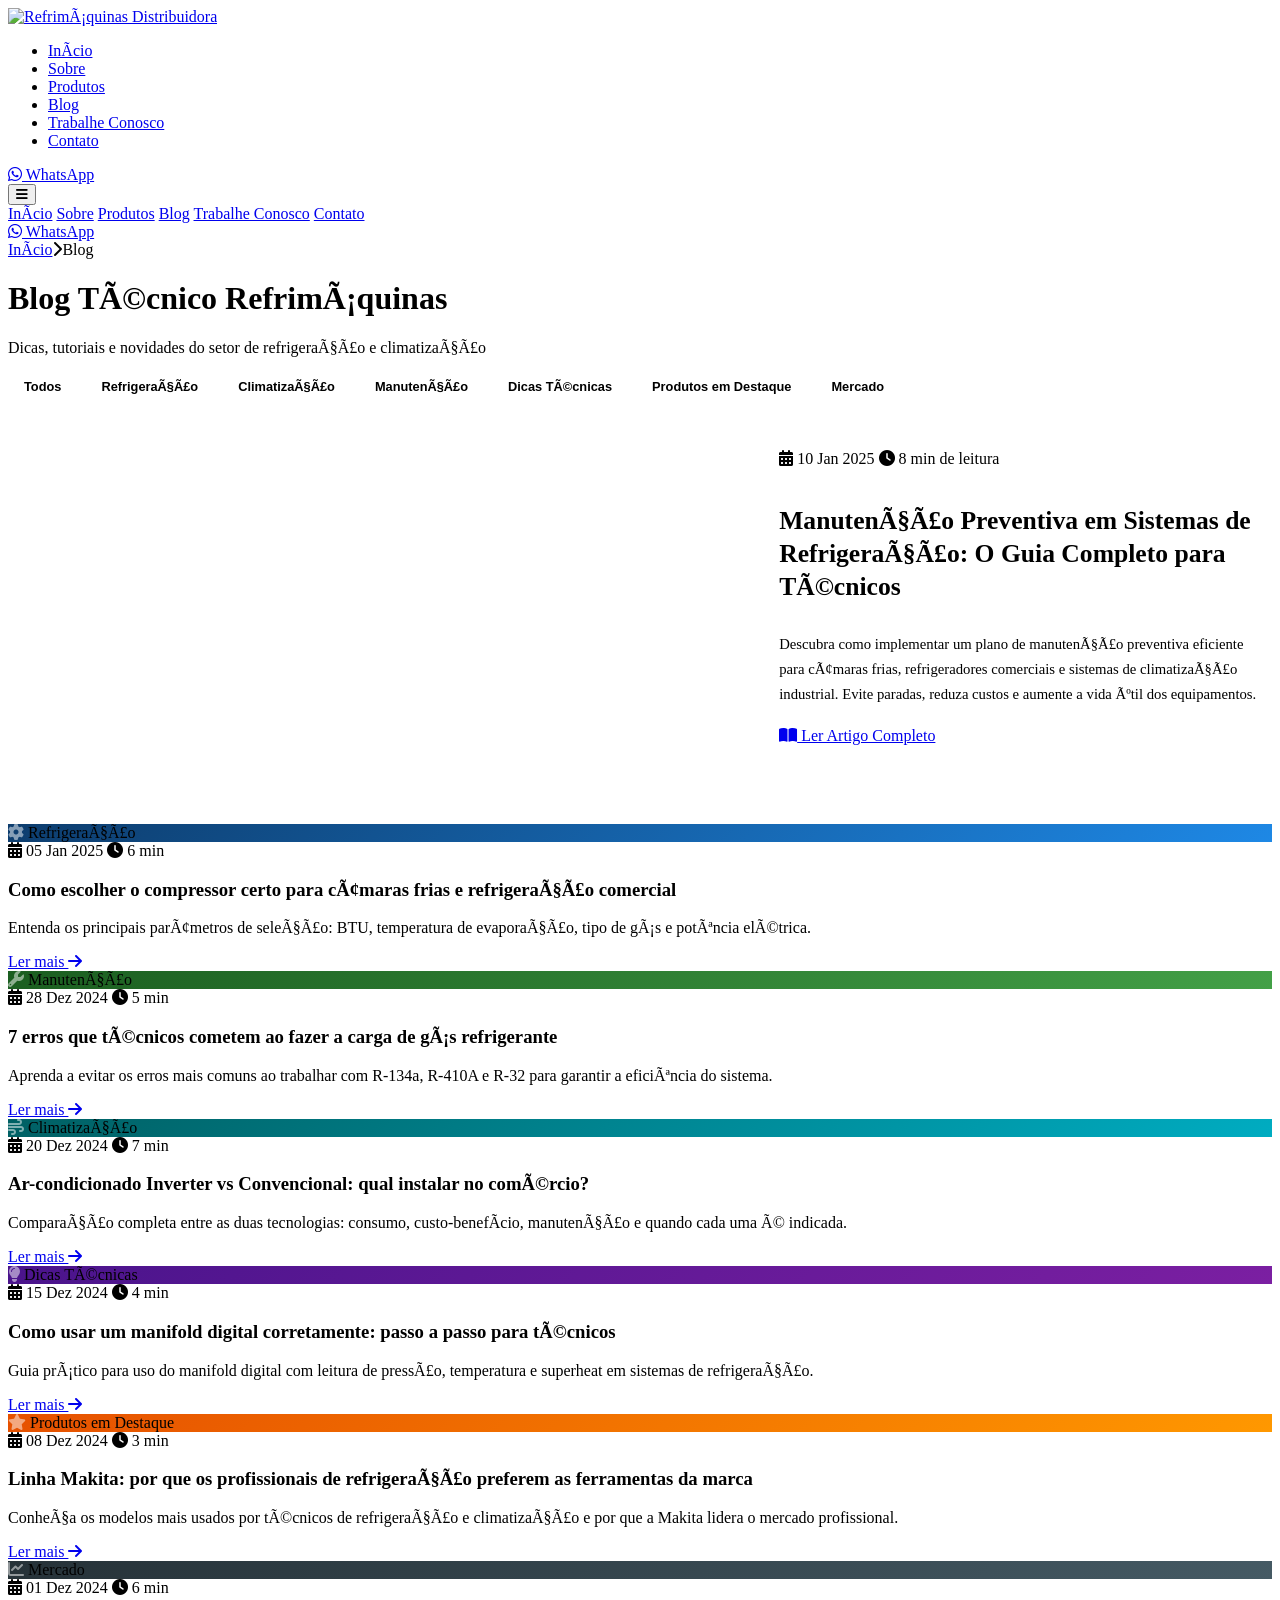
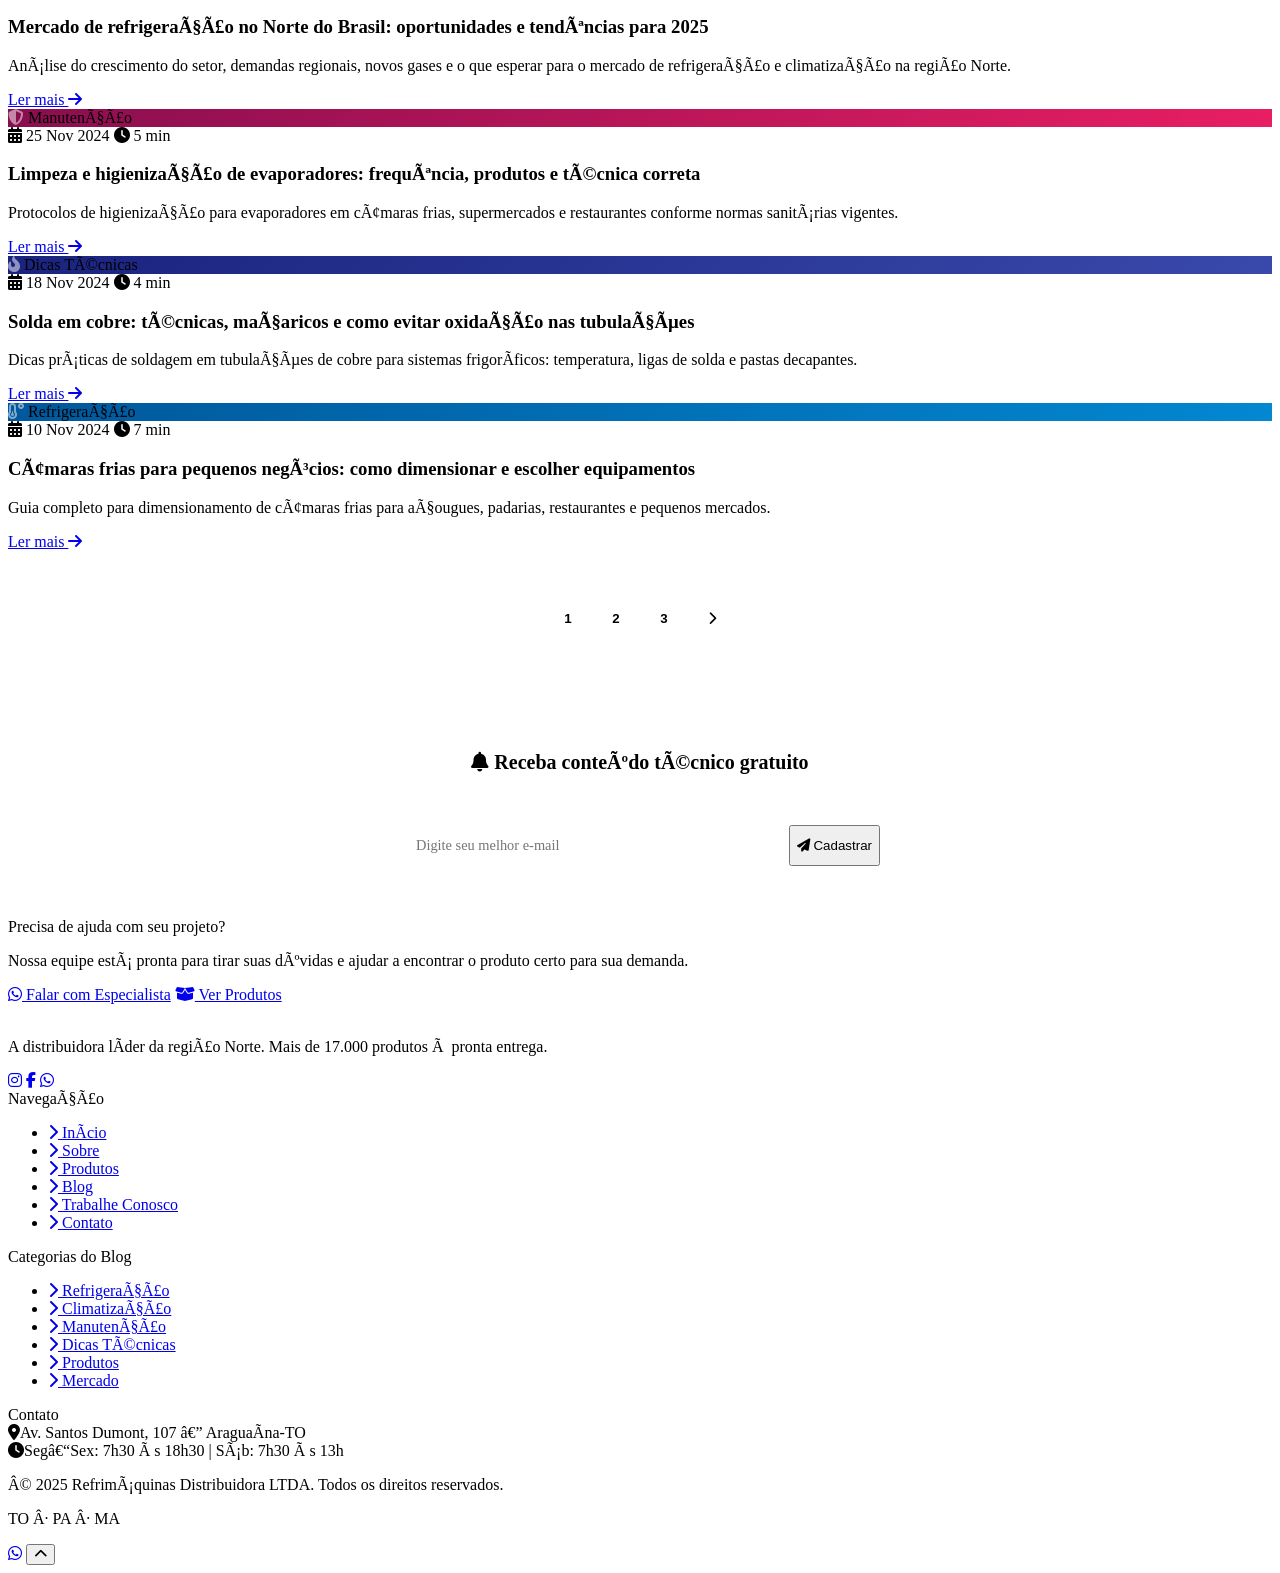
==== blog.html @ 9b4e178c "Add files via upload" ====
﻿<!DOCTYPE html>
<html lang="pt-BR">
<head>
  <meta charset="UTF-8" />
  <meta name="viewport" content="width=device-width, initial-scale=1.0" />
  <meta name="description" content="Blog TÃ©cnico da RefrimÃ¡quinas â€” Artigos sobre refrigeraÃ§Ã£o, climatizaÃ§Ã£o, manutenÃ§Ã£o preventiva, dicas para tÃ©cnicos e novidades do setor." />
  <meta name="keywords" content="blog refrigeraÃ§Ã£o, dicas tÃ©cnico refrigeraÃ§Ã£o, manutenÃ§Ã£o ar condicionado, gÃ¡s refrigerante, compressor refrigeraÃ§Ã£o dicas" />
  <title>Blog TÃ©cnico | RefrimÃ¡quinas Distribuidora</title>
  <link rel="preconnect" href="https://fonts.googleapis.com" />
  <link rel="preconnect" href="https://fonts.gstatic.com" crossorigin />
  <link href="https://fonts.googleapis.com/css2?family=Inter:wght@400;500;600;700;800;900&display=swap" rel="stylesheet" />
  <link rel="stylesheet" href="https://cdn.jsdelivr.net/npm/@fortawesome/fontawesome-free@6.4.0/css/all.min.css" />
  <link rel="stylesheet" href="css/style.css" />
  <style>
    .blog-hero-article {
      display: grid; grid-template-columns: 1.5fr 1fr; gap: 32px;
      margin-bottom: 56px;
    }
    .blog-featured-img {
      border-radius: var(--radius-md); overflow: hidden; height: 340px;
      background: linear-gradient(135deg, var(--azul-escuro), var(--azul-claro));
      display: flex; align-items: center; justify-content: center;
      font-size: 6rem; color: rgba(255,255,255,.5); position: relative;
    }
    .blog-featured-cat {
      position: absolute; bottom: 16px; left: 16px;
      background: var(--laranja); color: var(--branco);
      font-size: .75rem; font-weight: 700; padding: 5px 14px; border-radius: 100px;
    }
    .blog-featured-body { display: flex; flex-direction: column; justify-content: center; }
    .blog-featured-body .blog-card-meta { margin-bottom: 14px; }
    .blog-featured-title { font-size: 1.6rem; font-weight: 800; color: var(--azul-escuro); line-height: 1.3; margin-bottom: 14px; }
    .blog-featured-desc { font-size: .92rem; color: var(--cinza-claro); line-height: 1.7; margin-bottom: 20px; }

    .blog-tags { display: flex; gap: 8px; flex-wrap: wrap; margin-bottom: 28px; }
    .blog-tag {
      padding: 6px 16px; border-radius: 100px;
      border: 1.5px solid var(--cinza-borda);
      background: var(--branco); color: var(--cinza-medio);
      font-size: .8rem; font-weight: 700; cursor: pointer;
      transition: all var(--transicao);
    }
    .blog-tag:hover, .blog-tag.ativo {
      background: var(--azul-primario); border-color: var(--azul-primario); color: var(--branco);
    }

    .newsletter-box {
      background: linear-gradient(135deg, var(--azul-escuro), var(--azul-primario));
      border-radius: var(--radius-md); padding: 36px;
      text-align: center; margin-top: 56px;
    }
    .newsletter-box h3 { color: var(--branco); font-size: 1.25rem; font-weight: 800; margin-bottom: 8px; }
    .newsletter-box p { color: rgba(255,255,255,.75); font-size: .9rem; margin-bottom: 20px; }
    .newsletter-form { display: flex; gap: 10px; max-width: 480px; margin: 0 auto; }
    .newsletter-form input {
      flex: 1; padding: 12px 16px;
      border: none; border-radius: var(--radius-sm);
      font-size: .9rem; font-family: inherit;
    }
    .newsletter-form input:focus { outline: none; }

    @media (max-width: 768px) {
      .blog-hero-article { grid-template-columns: 1fr; }
      .blog-featured-img { height: 220px; }
      .newsletter-form { flex-direction: column; }
    }
  </style>
</head>
<body>

<!-- ========== NAVBAR ========== -->
<nav class="navbar" role="navigation" aria-label="Menu principal">
  <div class="container">
    <div class="navbar-inner">
      <a href="index.html" class="navbar-logo">
        <img src="img/logo.png" alt="RefrimÃ¡quinas Distribuidora" class="navbar-logo-img" />
      </a>
      <ul class="navbar-menu">
        <li><a href="index.html">InÃ­cio</a></li>
        <li><a href="sobre.html">Sobre</a></li>
        <li><a href="produtos.html">Produtos</a></li>
        <li><a href="blog.html" class="ativo">Blog</a></li>
        <li><a href="trabalhe-conosco.html">Trabalhe Conosco</a></li>
        <li><a href="contato.html">Contato</a></li>
      </ul>
      <div class="navbar-cta">
        <a href="https://wa.me/556334151900" target="_blank" rel="noopener" class="btn btn-whatsapp btn-sm"><i class="fab fa-whatsapp"></i> WhatsApp</a>
      </div>
      <button class="navbar-toggle" aria-label="Abrir menu"><i class="fas fa-bars"></i></button>
    </div>
  </div>
  <nav class="mobile-menu">
    <a href="index.html">InÃ­cio</a>
    <a href="sobre.html">Sobre</a>
    <a href="produtos.html">Produtos</a>
    <a href="blog.html" class="ativo">Blog</a>
    <a href="trabalhe-conosco.html">Trabalhe Conosco</a>
    <a href="contato.html">Contato</a>
    <div class="mobile-menu-cta"><a href="https://wa.me/556334151900" target="_blank" rel="noopener" class="btn btn-whatsapp"><i class="fab fa-whatsapp"></i> WhatsApp</a></div>
  </nav>
</nav>

<!-- ========== PAGE HERO ========== -->
<header class="page-hero" aria-labelledby="page-title">
  <div class="container">
    <nav class="breadcrumb" aria-label="LocalizaÃ§Ã£o">
      <a href="index.html">InÃ­cio</a><i class="fas fa-chevron-right"></i><span>Blog</span>
    </nav>
    <h1 class="page-hero-title" id="page-title">Blog TÃ©cnico RefrimÃ¡quinas</h1>
    <p class="page-hero-sub">Dicas, tutoriais e novidades do setor de refrigeraÃ§Ã£o e climatizaÃ§Ã£o</p>
  </div>
</header>

<!-- ========== CONTEÃšDO DO BLOG ========== -->
<section class="section-padding" aria-label="Artigos do blog">
  <div class="container">

    <!-- Tags filtro -->
    <nav class="blog-tags" aria-label="Filtrar artigos por categoria">
      <button class="blog-tag ativo" data-tag="todos">Todos</button>
      <button class="blog-tag" data-tag="refrigeracao">RefrigeraÃ§Ã£o</button>
      <button class="blog-tag" data-tag="climatizacao">ClimatizaÃ§Ã£o</button>
      <button class="blog-tag" data-tag="manutencao">ManutenÃ§Ã£o</button>
      <button class="blog-tag" data-tag="dicas">Dicas TÃ©cnicas</button>
      <button class="blog-tag" data-tag="produtos">Produtos em Destaque</button>
      <button class="blog-tag" data-tag="mercado">Mercado</button>
    </nav>

    <!-- ARTIGO DESTAQUE -->
    <article class="blog-hero-article animate-on-scroll">
      <div class="blog-featured-img" aria-hidden="true">
        <i class="fas fa-snowflake"></i>
        <span class="blog-featured-cat">ManutenÃ§Ã£o</span>
      </div>
      <div class="blog-featured-body">
        <div class="blog-card-meta">
          <span><i class="fas fa-calendar-alt"></i> 10 Jan 2025</span>
          <span><i class="fas fa-clock"></i> 8 min de leitura</span>
        </div>
        <h2 class="blog-featured-title">ManutenÃ§Ã£o Preventiva em Sistemas de RefrigeraÃ§Ã£o: O Guia Completo para TÃ©cnicos</h2>
        <p class="blog-featured-desc">
          Descubra como implementar um plano de manutenÃ§Ã£o preventiva eficiente para cÃ¢maras frias, refrigeradores comerciais e sistemas de climatizaÃ§Ã£o industrial. Evite paradas, reduza custos e aumente a vida Ãºtil dos equipamentos.
        </p>
        <a href="#" class="btn btn-primario"><i class="fas fa-book-open"></i> Ler Artigo Completo</a>
      </div>
    </article>

    <!-- GRID DE ARTIGOS -->
    <div class="blog-grid" id="blog-grid">

      <article class="blog-card" data-tag="refrigeracao">
        <div class="blog-card-img" style="background:linear-gradient(135deg,#0d3d6e,#1e88e5);">
          <i class="fas fa-cog" style="color:rgba(255,255,255,.5)"></i>
          <span class="blog-card-cat">RefrigeraÃ§Ã£o</span>
        </div>
        <div class="blog-card-body">
          <div class="blog-card-meta">
            <span><i class="fas fa-calendar-alt"></i> 05 Jan 2025</span>
            <span><i class="fas fa-clock"></i> 6 min</span>
          </div>
          <h3 class="blog-card-title">Como escolher o compressor certo para cÃ¢maras frias e refrigeraÃ§Ã£o comercial</h3>
          <p class="blog-card-desc">Entenda os principais parÃ¢metros de seleÃ§Ã£o: BTU, temperatura de evaporaÃ§Ã£o, tipo de gÃ¡s e potÃªncia elÃ©trica.</p>
          <a href="#" class="blog-card-link">Ler mais <i class="fas fa-arrow-right"></i></a>
        </div>
      </article>

      <article class="blog-card" data-tag="manutencao">
        <div class="blog-card-img" style="background:linear-gradient(135deg,#1b5e20,#43a047);">
          <i class="fas fa-wrench" style="color:rgba(255,255,255,.5)"></i>
          <span class="blog-card-cat">ManutenÃ§Ã£o</span>
        </div>
        <div class="blog-card-body">
          <div class="blog-card-meta">
            <span><i class="fas fa-calendar-alt"></i> 28 Dez 2024</span>
            <span><i class="fas fa-clock"></i> 5 min</span>
          </div>
          <h3 class="blog-card-title">7 erros que tÃ©cnicos cometem ao fazer a carga de gÃ¡s refrigerante</h3>
          <p class="blog-card-desc">Aprenda a evitar os erros mais comuns ao trabalhar com R-134a, R-410A e R-32 para garantir a eficiÃªncia do sistema.</p>
          <a href="#" class="blog-card-link">Ler mais <i class="fas fa-arrow-right"></i></a>
        </div>
      </article>

      <article class="blog-card" data-tag="climatizacao">
        <div class="blog-card-img" style="background:linear-gradient(135deg,#006064,#00acc1);">
          <i class="fas fa-wind" style="color:rgba(255,255,255,.5)"></i>
          <span class="blog-card-cat">ClimatizaÃ§Ã£o</span>
        </div>
        <div class="blog-card-body">
          <div class="blog-card-meta">
            <span><i class="fas fa-calendar-alt"></i> 20 Dez 2024</span>
            <span><i class="fas fa-clock"></i> 7 min</span>
          </div>
          <h3 class="blog-card-title">Ar-condicionado Inverter vs Convencional: qual instalar no comÃ©rcio?</h3>
          <p class="blog-card-desc">ComparaÃ§Ã£o completa entre as duas tecnologias: consumo, custo-benefÃ­cio, manutenÃ§Ã£o e quando cada uma Ã© indicada.</p>
          <a href="#" class="blog-card-link">Ler mais <i class="fas fa-arrow-right"></i></a>
        </div>
      </article>

      <article class="blog-card" data-tag="dicas">
        <div class="blog-card-img" style="background:linear-gradient(135deg,#4a148c,#7b1fa2);">
          <i class="fas fa-lightbulb" style="color:rgba(255,255,255,.5)"></i>
          <span class="blog-card-cat">Dicas TÃ©cnicas</span>
        </div>
        <div class="blog-card-body">
          <div class="blog-card-meta">
            <span><i class="fas fa-calendar-alt"></i> 15 Dez 2024</span>
            <span><i class="fas fa-clock"></i> 4 min</span>
          </div>
          <h3 class="blog-card-title">Como usar um manifold digital corretamente: passo a passo para tÃ©cnicos</h3>
          <p class="blog-card-desc">Guia prÃ¡tico para uso do manifold digital com leitura de pressÃ£o, temperatura e superheat em sistemas de refrigeraÃ§Ã£o.</p>
          <a href="#" class="blog-card-link">Ler mais <i class="fas fa-arrow-right"></i></a>
        </div>
      </article>

      <article class="blog-card" data-tag="produtos">
        <div class="blog-card-img" style="background:linear-gradient(135deg,#e65100,#ff9800);">
          <i class="fas fa-star" style="color:rgba(255,255,255,.5)"></i>
          <span class="blog-card-cat">Produtos em Destaque</span>
        </div>
        <div class="blog-card-body">
          <div class="blog-card-meta">
            <span><i class="fas fa-calendar-alt"></i> 08 Dez 2024</span>
            <span><i class="fas fa-clock"></i> 3 min</span>
          </div>
          <h3 class="blog-card-title">Linha Makita: por que os profissionais de refrigeraÃ§Ã£o preferem as ferramentas da marca</h3>
          <p class="blog-card-desc">ConheÃ§a os modelos mais usados por tÃ©cnicos de refrigeraÃ§Ã£o e climatizaÃ§Ã£o e por que a Makita lidera o mercado profissional.</p>
          <a href="#" class="blog-card-link">Ler mais <i class="fas fa-arrow-right"></i></a>
        </div>
      </article>

      <article class="blog-card" data-tag="mercado">
        <div class="blog-card-img" style="background:linear-gradient(135deg,#263238,#455a64);">
          <i class="fas fa-chart-line" style="color:rgba(255,255,255,.5)"></i>
          <span class="blog-card-cat">Mercado</span>
        </div>
        <div class="blog-card-body">
          <div class="blog-card-meta">
            <span><i class="fas fa-calendar-alt"></i> 01 Dez 2024</span>
            <span><i class="fas fa-clock"></i> 6 min</span>
          </div>
          <h3 class="blog-card-title">Mercado de refrigeraÃ§Ã£o no Norte do Brasil: oportunidades e tendÃªncias para 2025</h3>
          <p class="blog-card-desc">AnÃ¡lise do crescimento do setor, demandas regionais, novos gases e o que esperar para o mercado de refrigeraÃ§Ã£o e climatizaÃ§Ã£o na regiÃ£o Norte.</p>
          <a href="#" class="blog-card-link">Ler mais <i class="fas fa-arrow-right"></i></a>
        </div>
      </article>

      <article class="blog-card" data-tag="manutencao">
        <div class="blog-card-img" style="background:linear-gradient(135deg,#880e4f,#e91e63);">
          <i class="fas fa-shield-halved" style="color:rgba(255,255,255,.5)"></i>
          <span class="blog-card-cat">ManutenÃ§Ã£o</span>
        </div>
        <div class="blog-card-body">
          <div class="blog-card-meta">
            <span><i class="fas fa-calendar-alt"></i> 25 Nov 2024</span>
            <span><i class="fas fa-clock"></i> 5 min</span>
          </div>
          <h3 class="blog-card-title">Limpeza e higienizaÃ§Ã£o de evaporadores: frequÃªncia, produtos e tÃ©cnica correta</h3>
          <p class="blog-card-desc">Protocolos de higienizaÃ§Ã£o para evaporadores em cÃ¢maras frias, supermercados e restaurantes conforme normas sanitÃ¡rias vigentes.</p>
          <a href="#" class="blog-card-link">Ler mais <i class="fas fa-arrow-right"></i></a>
        </div>
      </article>

      <article class="blog-card" data-tag="dicas">
        <div class="blog-card-img" style="background:linear-gradient(135deg,#1a237e,#3949ab);">
          <i class="fas fa-fire-flame-curved" style="color:rgba(255,255,255,.5)"></i>
          <span class="blog-card-cat">Dicas TÃ©cnicas</span>
        </div>
        <div class="blog-card-body">
          <div class="blog-card-meta">
            <span><i class="fas fa-calendar-alt"></i> 18 Nov 2024</span>
            <span><i class="fas fa-clock"></i> 4 min</span>
          </div>
          <h3 class="blog-card-title">Solda em cobre: tÃ©cnicas, maÃ§aricos e como evitar oxidaÃ§Ã£o nas tubulaÃ§Ãµes</h3>
          <p class="blog-card-desc">Dicas prÃ¡ticas de soldagem em tubulaÃ§Ãµes de cobre para sistemas frigorÃ­ficos: temperatura, ligas de solda e pastas decapantes.</p>
          <a href="#" class="blog-card-link">Ler mais <i class="fas fa-arrow-right"></i></a>
        </div>
      </article>

      <article class="blog-card" data-tag="refrigeracao">
        <div class="blog-card-img" style="background:linear-gradient(135deg,#01579b,#0288d1);">
          <i class="fas fa-temperature-low" style="color:rgba(255,255,255,.5)"></i>
          <span class="blog-card-cat">RefrigeraÃ§Ã£o</span>
        </div>
        <div class="blog-card-body">
          <div class="blog-card-meta">
            <span><i class="fas fa-calendar-alt"></i> 10 Nov 2024</span>
            <span><i class="fas fa-clock"></i> 7 min</span>
          </div>
          <h3 class="blog-card-title">CÃ¢maras frias para pequenos negÃ³cios: como dimensionar e escolher equipamentos</h3>
          <p class="blog-card-desc">Guia completo para dimensionamento de cÃ¢maras frias para aÃ§ougues, padarias, restaurantes e pequenos mercados.</p>
          <a href="#" class="blog-card-link">Ler mais <i class="fas fa-arrow-right"></i></a>
        </div>
      </article>
    </div>

    <!-- PaginaÃ§Ã£o -->
    <div style="display:flex;justify-content:center;gap:8px;margin-top:48px;">
      <button style="width:40px;height:40px;border-radius:var(--radius-sm);border:1.5px solid var(--azul-primario);background:var(--azul-primario);color:var(--branco);font-weight:700;cursor:pointer;">1</button>
      <button style="width:40px;height:40px;border-radius:var(--radius-sm);border:1.5px solid var(--cinza-borda);background:var(--branco);color:var(--cinza-medio);font-weight:700;cursor:pointer;">2</button>
      <button style="width:40px;height:40px;border-radius:var(--radius-sm);border:1.5px solid var(--cinza-borda);background:var(--branco);color:var(--cinza-medio);font-weight:700;cursor:pointer;">3</button>
      <button style="width:40px;height:40px;border-radius:var(--radius-sm);border:1.5px solid var(--cinza-borda);background:var(--branco);color:var(--cinza-medio);cursor:pointer;"><i class="fas fa-chevron-right"></i></button>
    </div>

    <!-- Newsletter -->
    <div class="newsletter-box animate-on-scroll">
      <h3><i class="fas fa-bell"></i> Receba conteÃºdo tÃ©cnico gratuito</h3>
      <p>Cadastre seu e-mail e fique por dentro das novidades do setor, dicas de manutenÃ§Ã£o e promoÃ§Ãµes da RefrimÃ¡quinas.</p>
      <form class="newsletter-form" data-form="newsletter" novalidate>
        <input type="email" placeholder="Digite seu melhor e-mail" required aria-label="E-mail para newsletter" />
        <button type="submit" class="btn btn-laranja"><i class="fas fa-paper-plane"></i> Cadastrar</button>
      </form>
    </div>

  </div>
</section>

<!-- ========== CTA BANNER ========== -->
<section class="cta-banner" aria-label="Chamada para aÃ§Ã£o">
  <div class="container" style="position:relative;z-index:2">
    <p class="cta-banner-title">Precisa de ajuda com seu projeto?</p>
    <p class="cta-banner-sub">Nossa equipe estÃ¡ pronta para tirar suas dÃºvidas e ajudar a encontrar o produto certo para sua demanda.</p>
    <div class="cta-banner-btns">
      <a href="https://wa.me/556334151900" target="_blank" rel="noopener" class="btn btn-laranja btn-lg"><i class="fab fa-whatsapp"></i> Falar com Especialista</a>
      <a href="produtos.html" class="btn btn-outline btn-lg"><i class="fas fa-box-open"></i> Ver Produtos</a>
    </div>
  </div>
</section>

<!-- ========== FOOTER ========== -->
<footer aria-label="RodapÃ©">
  <div class="footer-main">
    <div class="container">
      <div class="footer-grid">
        <div class="footer-brand">
          <div class="footer-logo"><img src="img/logo.png" alt="RefrimÃ¡quinas" style="height:38px;width:auto;filter:brightness(0) invert(1);" /></div>
          <p class="footer-desc">A distribuidora lÃ­der da regiÃ£o Norte. Mais de 17.000 produtos Ã  pronta entrega.</p>
          <div class="footer-social">
            <a href="https://www.instagram.com/refrimaquinas.distribuidora/" target="_blank" rel="noopener" aria-label="Instagram"><i class="fab fa-instagram"></i></a>
            <a href="https://www.facebook.com/LojadoRefrigerista/" target="_blank" rel="noopener" aria-label="Facebook"><i class="fab fa-facebook-f"></i></a>
            <a href="https://wa.me/556334151900" target="_blank" rel="noopener" aria-label="WhatsApp"><i class="fab fa-whatsapp"></i></a>
          </div>
        </div>
        <nav class="footer-col">
          <div class="footer-col-title">NavegaÃ§Ã£o</div>
          <ul>
            <li><a href="index.html"><i class="fas fa-chevron-right"></i> InÃ­cio</a></li>
            <li><a href="sobre.html"><i class="fas fa-chevron-right"></i> Sobre</a></li>
            <li><a href="produtos.html"><i class="fas fa-chevron-right"></i> Produtos</a></li>
            <li><a href="blog.html"><i class="fas fa-chevron-right"></i> Blog</a></li>
            <li><a href="trabalhe-conosco.html"><i class="fas fa-chevron-right"></i> Trabalhe Conosco</a></li>
            <li><a href="contato.html"><i class="fas fa-chevron-right"></i> Contato</a></li>
          </ul>
        </nav>
        <nav class="footer-col">
          <div class="footer-col-title">Categorias do Blog</div>
          <ul>
            <li><a href="#"><i class="fas fa-chevron-right"></i> RefrigeraÃ§Ã£o</a></li>
            <li><a href="#"><i class="fas fa-chevron-right"></i> ClimatizaÃ§Ã£o</a></li>
            <li><a href="#"><i class="fas fa-chevron-right"></i> ManutenÃ§Ã£o</a></li>
            <li><a href="#"><i class="fas fa-chevron-right"></i> Dicas TÃ©cnicas</a></li>
            <li><a href="#"><i class="fas fa-chevron-right"></i> Produtos</a></li>
            <li><a href="#"><i class="fas fa-chevron-right"></i> Mercado</a></li>
          </ul>
        </nav>
        <address class="footer-col" style="font-style:normal">
          <div class="footer-col-title">Contato</div>
          <div class="footer-contact-list">
            <div class="footer-contact-item"><i class="fas fa-map-marker-alt"></i><span>Av. Santos Dumont, 107 â€” AraguaÃ­na-TO</span></div>
            <div class="footer-contact-item"><i class="fas fa-clock"></i><span>Segâ€“Sex: 7h30 Ã s 18h30 | SÃ¡b: 7h30 Ã s 13h</span></div>
          </div>
        </address>
      </div>
    </div>
  </div>
  <div class="container">
    <div class="footer-bottom">
      <p>Â© 2025 RefrimÃ¡quinas Distribuidora LTDA. Todos os direitos reservados.</p>
      <p>TO Â· PA Â· MA</p>
    </div>
  </div>
</footer>

<a href="https://wa.me/556334151900" target="_blank" rel="noopener" class="whatsapp-float" aria-label="WhatsApp"><i class="fab fa-whatsapp"></i></a>
<button class="scroll-top" aria-label="Voltar ao topo"><i class="fas fa-chevron-up"></i></button>
<div class="toast" role="alert" aria-live="polite"></div>

<script src="js/main.js"></script>
<script>
  // Filtro por tag do blog
  document.querySelectorAll('.blog-tag').forEach(tag => {
    tag.addEventListener('click', () => {
      document.querySelectorAll('.blog-tag').forEach(t => t.classList.remove('ativo'));
      tag.classList.add('ativo');
      const filter = tag.getAttribute('data-tag');
      document.querySelectorAll('#blog-grid .blog-card').forEach(card => {
        const cardTag = card.getAttribute('data-tag');
        card.style.display = (filter === 'todos' || cardTag === filter) ? '' : 'none';
      });
    });
  });
</script>
</body>
</html>
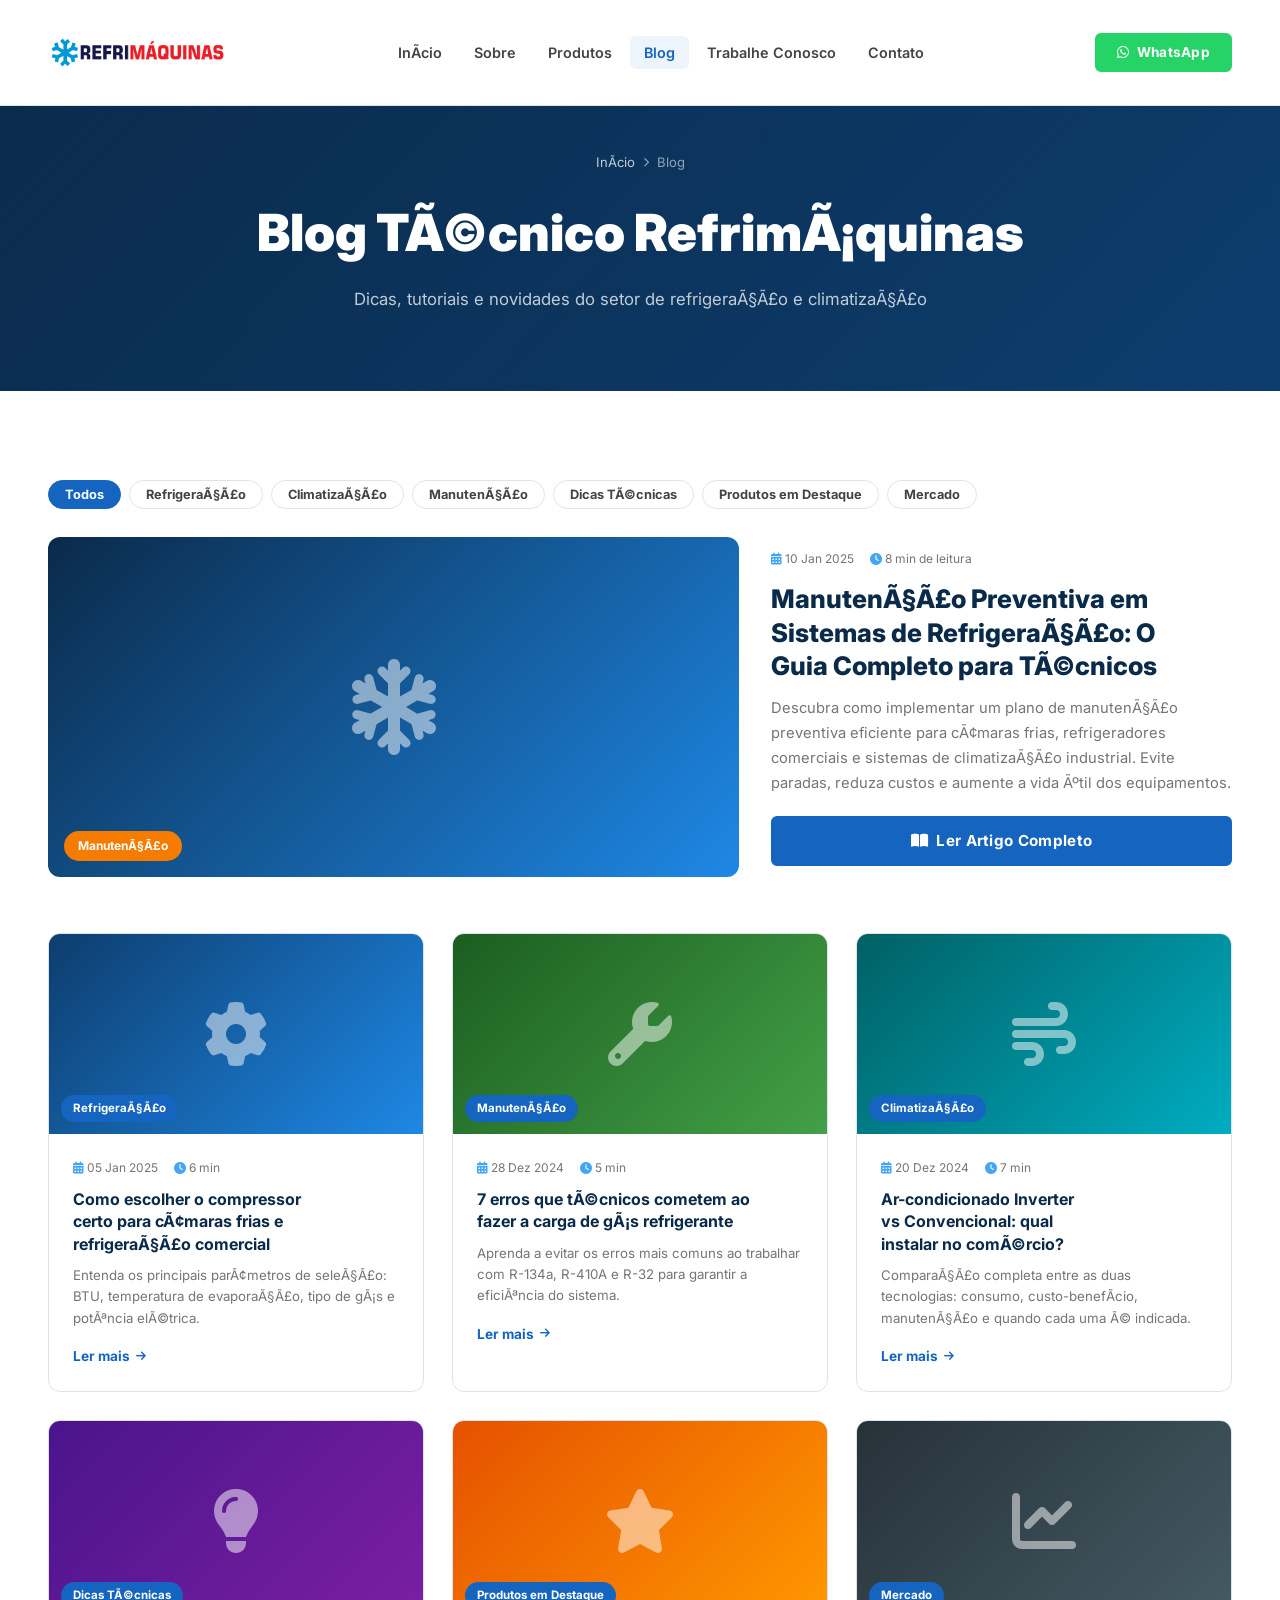
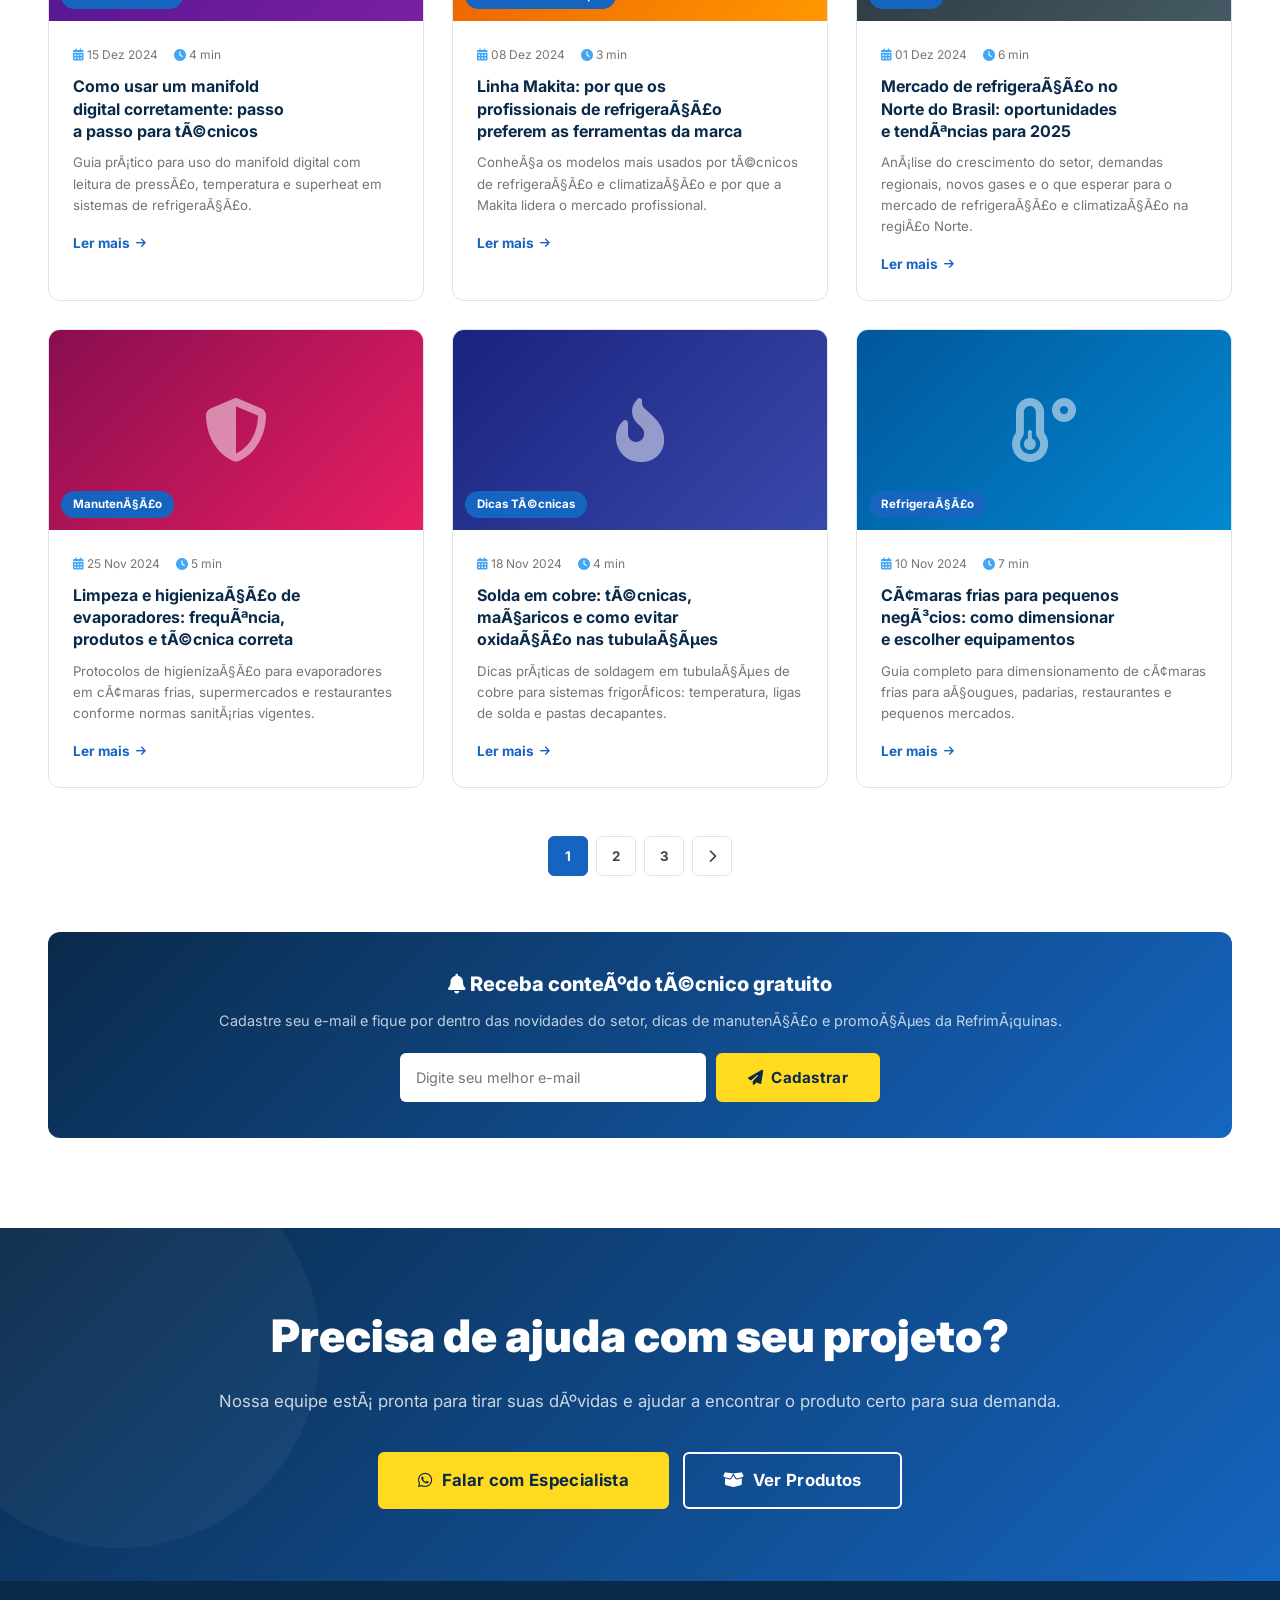
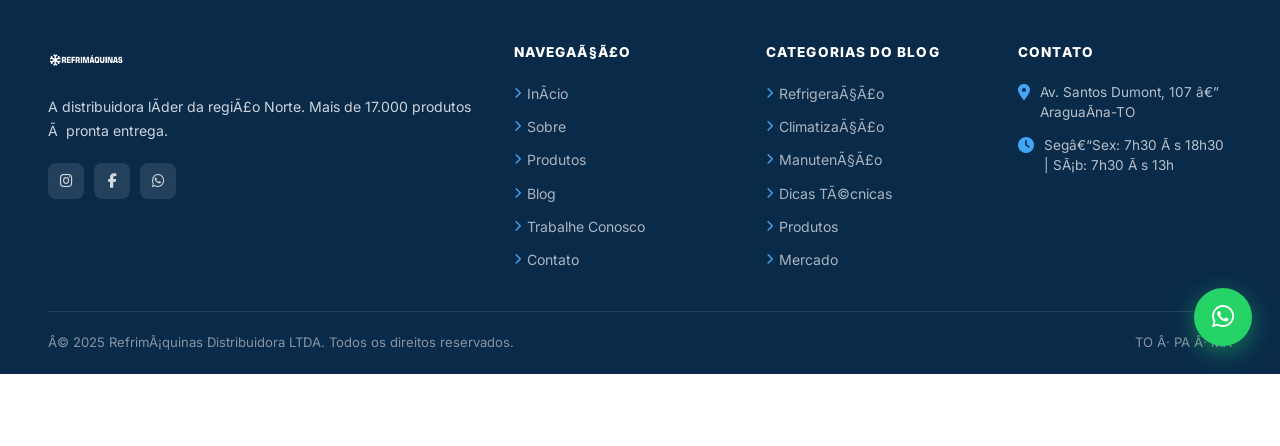
==== commit 8923c99d: "Add files via upload" ====
--- a/blog.html
+++ b/blog.html
@@ -52,19 +52,25 @@
     .newsletter-box h3 { color: var(--branco); font-size: 1.25rem; font-weight: 800; margin-bottom: 8px; }
     .newsletter-box p { color: rgba(255,255,255,.75); font-size: .9rem; margin-bottom: 20px; }
     .newsletter-form { display: flex; gap: 10px; max-width: 480px; margin: 0 auto; }
-    .newsletter-form input {
-      flex: 1; padding: 12px 16px;
-      border: none; border-radius: var(--radius-sm);
-      font-size: .9rem; font-family: inherit;
-    }
-    .newsletter-form input:focus { outline: none; }
-
-    @media (max-width: 768px) {
-      .blog-hero-article { grid-template-columns: 1fr; }
-      .blog-featured-img { height: 220px; }
-      .newsletter-form { flex-direction: column; }
-    }
-  </style>
+    .newsletter-form input {
+      flex: 1; padding: 12px 16px;
+      border: none; border-radius: var(--radius-sm);
+      font-size: .9rem; font-family: inherit;
+    }
+    .newsletter-form input:focus { outline: none; }
+
+    @media (max-width: 1024px) {
+      .blog-hero-article { grid-template-columns: 1fr; }
+      .blog-featured-img { height: 280px; }
+    }
+
+    @media (max-width: 768px) {
+      .blog-featured-img { height: 220px; }
+      .newsletter-form { flex-direction: column; }
+      .newsletter-box { padding: 28px 20px; }
+      .blog-tag { width: 100%; text-align: center; }
+    }
+  </style>
 </head>
 <body>
 
--- a/css/style.css
+++ b/css/style.css
@@ -0,0 +1,1330 @@
+/* ============================================================
+   REFRIMÁQUINAS DISTRIBUIDORA — Estilos Globais
+   ============================================================ */
+
+/* ---------- Variáveis de cor e tipografia ---------- */
+:root {
+  --azul-escuro:   #0a2a4a;
+  --azul-medio:    #0d3d6e;
+  --azul-primario: #1565c0;
+  --azul-claro:    #1e88e5;
+  --azul-acento:   #42a5f5;
+  --amarelo:       #FFDA1F;
+  --amarelo-claro: #FFDC33;
+  --laranja:       #f57c00;
+  --laranja-claro: #ffa726;
+  --cinza-escuro:  #1e1e1e;
+  --cinza-medio:   #444444;
+  --cinza-claro:   #757575;
+  --cinza-bg:      #f4f6f9;
+  --cinza-borda:   #dde3ec;
+  --branco:        #ffffff;
+  --sombra-leve:   0 2px 16px rgba(0,0,0,.10);
+  --sombra-media:  0 6px 30px rgba(0,0,0,.16);
+  --radius-sm:     6px;
+  --radius-md:     12px;
+  --radius-lg:     20px;
+  --transicao:     .28s ease;
+  --fonte-principal: 'Inter', sans-serif;
+  --container-max: 1600px;
+  --section-space: clamp(64px, 7vw, 96px);
+  --section-space-sm: clamp(40px, 5vw, 64px);
+}
+
+/* ---------- Reset e base ---------- */
+*, *::before, *::after { box-sizing: border-box; margin: 0; padding: 0; }
+
+html { scroll-behavior: smooth; font-size: 16px; }
+
+body {
+  font-family: var(--fonte-principal);
+  color: var(--cinza-escuro);
+  background: var(--branco);
+  line-height: 1.65;
+  -webkit-font-smoothing: antialiased;
+  overflow-x: hidden;
+  opacity: 1;
+  transform: translateY(0);
+  filter: blur(0);
+}
+
+body.page-is-leaving {
+  pointer-events: none;
+}
+
+@keyframes pageFadeIn {
+  from {
+    opacity: 0;
+    transform: translateY(10px);
+    filter: blur(2px);
+  }
+  to {
+    opacity: 1;
+    transform: translateY(0);
+    filter: blur(0);
+  }
+}
+
+@media (prefers-reduced-motion: no-preference) {
+  body {
+    animation: pageFadeIn .26s ease both;
+  }
+
+  body.page-is-leaving {
+    animation: none;
+    transition: opacity .18s ease, transform .18s ease, filter .18s ease;
+    opacity: 0;
+    transform: translateY(-8px);
+    filter: blur(2px);
+  }
+}
+
+img, iframe, video, svg { max-width: 100%; height: auto; display: block; }
+a  { text-decoration: none; color: inherit; }
+ul { list-style: none; }
+button { cursor: pointer; font-family: inherit; }
+
+h1, h2, h3, .hero-title, .section-title, .page-hero-title, .cta-banner-title {
+  text-wrap: balance;
+}
+
+p, .section-subtitle, .hero-desc, .depo-text, .footer-desc, .blog-card-desc,
+.product-card-desc, .beneficio-desc, .valor-desc, .timeline-desc {
+  overflow-wrap: anywhere;
+}
+
+/* ---------- Utilitários gerais ---------- */
+.container {
+  width: 100%;
+  max-width: var(--container-max);
+  margin: 0 auto;
+  padding: 0 clamp(18px, 4vw, 48px);
+}
+
+.section-padding { padding: var(--section-space) 0; }
+.section-padding-sm { padding: var(--section-space-sm) 0; }
+
+.text-center { text-align: center; }
+.text-white  { color: var(--branco); }
+
+.badge {
+  display: inline-block;
+  background: var(--azul-primario);
+  color: var(--branco);
+  font-size: .75rem;
+  font-weight: 700;
+  letter-spacing: .08em;
+  text-transform: uppercase;
+  padding: 5px 14px;
+  border-radius: 100px;
+  margin-bottom: 12px;
+}
+
+.section-title {
+  font-size: clamp(1.7rem, 3vw, 2.5rem);
+  font-weight: 800;
+  line-height: 1.2;
+  color: var(--azul-escuro);
+  margin-bottom: 16px;
+}
+
+.section-subtitle {
+  font-size: 1.05rem;
+  color: var(--cinza-claro);
+  max-width: 600px;
+  margin: 0 auto 48px;
+}
+
+.divider {
+  width: 60px;
+  height: 4px;
+  background: var(--azul-primario);
+  border-radius: 4px;
+  margin: 16px auto 32px;
+}
+.divider-left { margin-left: 0; }
+
+/* ---------- Botões ---------- */
+.btn {
+  display: inline-flex;
+  align-items: center;
+  justify-content: center;
+  gap: 8px;
+  padding: 13px 30px;
+  border-radius: var(--radius-sm);
+  font-size: .95rem;
+  font-weight: 700;
+  letter-spacing: .02em;
+  line-height: 1.3;
+  text-align: center;
+  transition: all var(--transicao);
+  border: 2px solid transparent;
+  white-space: normal;
+}
+
+.btn-primario {
+  background: var(--azul-primario);
+  color: var(--branco);
+  border-color: var(--azul-primario);
+}
+.btn-primario:hover {
+  background: var(--azul-medio);
+  border-color: var(--azul-medio);
+  transform: translateY(-2px);
+  box-shadow: 0 6px 20px rgba(21,101,192,.35);
+}
+
+.btn-laranja {
+  background: var(--amarelo);
+  color: var(--azul-escuro);
+  border-color: var(--amarelo);
+  font-weight: 700;
+}
+.btn-laranja:hover {
+  background: var(--amarelo-claro);
+  border-color: var(--amarelo-claro);
+  color: var(--azul-escuro);
+  transform: translateY(-2px);
+  box-shadow: 0 6px 20px rgba(255, 218, 31, .4);
+}
+
+/* Botão WhatsApp verde */
+.btn-whatsapp {
+  background: #25d366;
+  color: var(--branco);
+  border-color: #25d366;
+}
+.btn-whatsapp:hover {
+  background: #1ebe5d;
+  border-color: #1ebe5d;
+  transform: translateY(-2px);
+  box-shadow: 0 6px 20px rgba(37,211,102,.45);
+}
+
+.btn-outline {
+  background: transparent;
+  color: var(--branco);
+  border-color: var(--branco);
+}
+.btn-outline:hover {
+  background: var(--branco);
+  color: var(--azul-primario);
+  transform: translateY(-2px);
+}
+
+.btn-outline-azul {
+  background: transparent;
+  color: var(--azul-primario);
+  border-color: var(--azul-primario);
+}
+.btn-outline-azul:hover {
+  background: var(--azul-primario);
+  color: var(--branco);
+  transform: translateY(-2px);
+}
+
+.btn-lg { padding: 16px 38px; font-size: 1.05rem; }
+.btn-sm { padding: 9px 20px; font-size: .85rem; }
+
+/* ---------- Navbar ---------- */
+.navbar {
+  position: fixed;
+  top: 0; left: 0; right: 0;
+  z-index: 1000;
+  background: var(--branco);
+  border-bottom: 1px solid var(--cinza-borda);
+  transition: box-shadow var(--transicao);
+}
+.navbar.scrolled { box-shadow: 0 4px 24px rgba(0,0,0,.12); }
+
+.navbar-inner {
+  display: flex;
+  align-items: center;
+  justify-content: space-between;
+  min-height: 105px;
+  gap: 24px;
+}
+
+.navbar-logo {
+  display: flex;
+  align-items: center;
+  gap: 10px;
+  font-size: 1.35rem;
+  font-weight: 800;
+  color: var(--azul-escuro);
+  flex-shrink: 0;
+}
+.navbar-logo span { color: var(--azul-primario); }
+.logo-icon {
+  width: 40px; height: 40px;
+  background: var(--azul-primario);
+  border-radius: 8px;
+  display: flex; align-items: center; justify-content: center;
+  color: var(--branco);
+  font-size: 1.2rem;
+}
+/* Logo PNG na navbar */
+.navbar-logo-img {
+  height: clamp(64px, 7vw, 95px);
+  width: auto;
+  max-width: clamp(190px, 22vw, 360px);
+  object-fit: contain;
+  display: block;
+}
+a.navbar-logo {
+  padding: 0;
+}
+
+.navbar-menu {
+  display: flex;
+  align-items: center;
+  gap: 4px;
+}
+.navbar-menu a {
+  font-size: .9rem;
+  font-weight: 600;
+  color: var(--cinza-medio);
+  padding: 8px 14px;
+  border-radius: var(--radius-sm);
+  transition: all var(--transicao);
+}
+.navbar-menu a:hover,
+.navbar-menu a.ativo {
+  color: var(--azul-primario);
+  background: rgba(21,101,192,.07);
+}
+
+.navbar-cta { display: flex; align-items: center; gap: 10px; }
+
+.navbar-toggle {
+  display: none;
+  background: none;
+  border: none;
+  font-size: 1.5rem;
+  color: var(--azul-escuro);
+  padding: 4px;
+}
+
+/* Mobile menu */
+.mobile-menu {
+  display: none;
+  flex-direction: column;
+  background: var(--branco);
+  border-top: 1px solid var(--cinza-borda);
+  padding: 12px 20px 20px;
+  gap: 4px;
+  box-shadow: 0 18px 35px rgba(10, 42, 74, .08);
+}
+.mobile-menu.aberto { display: flex; }
+.mobile-menu a {
+  font-size: .95rem;
+  font-weight: 600;
+  color: var(--cinza-medio);
+  padding: 11px 14px;
+  border-radius: var(--radius-sm);
+  transition: all var(--transicao);
+}
+.mobile-menu a:hover,
+.mobile-menu a.ativo {
+  background: rgba(21,101,192,.08);
+  color: var(--azul-primario);
+}
+.mobile-menu-cta { margin-top: 8px; display: flex; flex-direction: column; gap: 8px; }
+
+/* ---------- Hero ---------- */
+.hero {
+  min-height: min(960px, 100svh);
+  /* Overlay azul com opacidade sobre a imagem fornecida */
+  background: linear-gradient(135deg, rgba(10, 42, 74, 0.82) 0%, rgba(13, 61, 110, 0.82) 55%, rgba(21, 101, 192, 0.82) 100%),
+              url('../img/hero-bg.jpg') center/cover no-repeat;
+  display: flex;
+  align-items: center;
+  position: relative;
+  overflow: hidden;
+  padding-top: clamp(88px, 10vw, 120px);
+  padding-bottom: clamp(48px, 8vw, 84px);
+}
+.hero::before {
+  content: '';
+  position: absolute;
+  inset: 0;
+  background: url("data:image/svg+xml,%3Csvg width='60' height='60' viewBox='0 0 60 60' xmlns='http://www.w3.org/2000/svg'%3E%3Cg fill='none' fill-rule='evenodd'%3E%3Cg fill='%23ffffff' fill-opacity='0.03'%3E%3Ccircle cx='30' cy='30' r='2'/%3E%3C/g%3E%3C/g%3E%3C/svg%3E");
+  pointer-events: none;
+}
+.hero::after {
+  content: '';
+  position: absolute;
+  right: -120px; bottom: -120px;
+  width: 600px; height: 600px;
+  background: rgba(255,255,255,.03);
+  border-radius: 50%;
+  pointer-events: none;
+}
+
+.hero-content { position: relative; z-index: 2; max-width: min(720px, 100%); }
+.hero-badge {
+  display: inline-flex; align-items: center; gap: 8px;
+  background: rgba(255,255,255,.12);
+  border: 1px solid rgba(255,255,255,.25);
+  color: var(--branco);
+  font-size: .8rem;
+  font-weight: 700;
+  letter-spacing: .1em;
+  text-transform: uppercase;
+  padding: 7px 16px;
+  border-radius: 100px;
+  margin-bottom: 24px;
+}
+.hero-badge i { color: var(--amarelo-claro); }
+
+.hero-title {
+  font-size: clamp(2.2rem, 5vw, 3.8rem);
+  font-weight: 900;
+  color: var(--branco);
+  line-height: 1.05;
+  margin-bottom: 20px;
+}
+.hero-title-line { display: block; }
+.hero-title-highlight { color: var(--amarelo-claro); }
+
+.hero-desc {
+  font-size: 1.1rem;
+  color: rgba(255,255,255,.82);
+  margin-bottom: 36px;
+  line-height: 1.7;
+}
+
+.hero-cta { display: flex; align-items: center; gap: 14px; flex-wrap: wrap; }
+.hero-cta .btn { min-width: min(100%, 220px); }
+
+.hero-stats {
+  display: flex;
+  gap: clamp(20px, 4vw, 40px);
+  margin-top: 48px;
+  flex-wrap: wrap;
+}
+.hero-stat { min-width: 140px; }
+.hero-stat-num {
+  font-size: 2rem;
+  font-weight: 900;
+  color: var(--branco);
+  line-height: 1;
+}
+.hero-stat-num span { color: var(--amarelo-claro); }
+.hero-stat-label {
+  font-size: .78rem;
+  color: rgba(255,255,255,.65);
+  text-transform: uppercase;
+  letter-spacing: .06em;
+  margin-top: 4px;
+}
+
+/* Floating icons hero */
+.hero-visual {
+  position: absolute;
+  right: 5%; top: 50%;
+  transform: translateY(-50%);
+  width: 420px;
+  height: 420px;
+  pointer-events: none;
+  display: grid;
+  grid-template-columns: repeat(3, 1fr);
+  gap: 16px;
+  align-items: center;
+  justify-items: center;
+}
+.hero-icon-card {
+  background: rgba(255,255,255,.08);
+  border: 1px solid rgba(255,255,255,.15);
+  border-radius: var(--radius-md);
+  padding: 20px;
+  text-align: center;
+  color: var(--branco);
+  backdrop-filter: blur(6px);
+  animation: float 4s ease-in-out infinite;
+}
+.hero-icon-card:nth-child(2) { animation-delay: .7s; }
+.hero-icon-card:nth-child(3) { animation-delay: 1.4s; }
+.hero-icon-card:nth-child(4) { animation-delay: 2.1s; }
+.hero-icon-card:nth-child(5) { animation-delay: .35s; }
+.hero-icon-card:nth-child(6) { animation-delay: 1.75s; }
+.hero-icon-card i { font-size: 2rem; margin-bottom: 6px; color: var(--azul-acento); }
+.hero-icon-card p { font-size: .7rem; font-weight: 600; }
+
+@keyframes float {
+  0%, 100% { transform: translateY(0); }
+  50%       { transform: translateY(-10px); }
+}
+
+/* ---------- Benefícios strip ---------- */
+.benefits-strip {
+  background: var(--azul-primario);
+  padding: 20px 0;
+}
+.benefits-strip-inner {
+  display: flex;
+  align-items: center;
+  justify-content: center;
+  gap: clamp(20px, 4vw, 40px);
+  flex-wrap: wrap;
+}
+.benefit-item {
+  display: flex; align-items: center; gap: 10px;
+  color: var(--branco);
+  font-size: .9rem; font-weight: 600;
+  text-align: center;
+}
+.benefit-item i { font-size: 1.2rem; color: var(--amarelo-claro); }
+
+/* ---------- Seção categorias ---------- */
+.cats-grid {
+  display: grid;
+  grid-template-columns: repeat(4, 1fr);
+  gap: clamp(18px, 2vw, 24px);
+}
+
+.cat-card {
+  background: var(--branco);
+  border: 1px solid var(--cinza-borda);
+  border-radius: var(--radius-md);
+  padding: 28px 20px;
+  text-align: center;
+  transition: all var(--transicao);
+  cursor: pointer;
+}
+.cat-card:hover {
+  border-color: var(--azul-primario);
+  transform: translateY(-5px);
+  box-shadow: var(--sombra-media);
+}
+.cat-card:hover .cat-icon { background: var(--azul-primario); color: var(--branco); }
+.cat-icon {
+  width: 64px; height: 64px;
+  background: rgba(21,101,192,.1);
+  color: var(--azul-primario);
+  border-radius: var(--radius-md);
+  display: flex; align-items: center; justify-content: center;
+  font-size: 1.6rem;
+  margin: 0 auto 16px;
+  transition: all var(--transicao);
+}
+.cat-name {
+  font-size: .95rem;
+  font-weight: 700;
+  color: var(--azul-escuro);
+  margin-bottom: 6px;
+}
+.cat-count {
+  font-size: .78rem;
+  color: var(--cinza-claro);
+}
+
+/* ---------- Diferenciais ---------- */
+.diferenciais-bg { background: var(--cinza-bg); }
+
+.dif-grid {
+  display: grid;
+  grid-template-columns: repeat(4, 1fr);
+  gap: clamp(18px, 2vw, 24px);
+}
+.dif-card {
+  background: var(--branco);
+  border-radius: var(--radius-md);
+  padding: 32px 24px;
+  box-shadow: var(--sombra-leve);
+  transition: all var(--transicao);
+}
+.dif-card:hover {
+  transform: translateY(-4px);
+  box-shadow: var(--sombra-media);
+}
+.dif-icon {
+  width: 56px; height: 56px;
+  background: linear-gradient(135deg, var(--azul-primario), var(--azul-claro));
+  border-radius: var(--radius-sm);
+  display: flex; align-items: center; justify-content: center;
+  color: var(--branco);
+  font-size: 1.4rem;
+  margin-bottom: 18px;
+}
+.dif-title { font-size: 1rem; font-weight: 700; color: var(--azul-escuro); margin-bottom: 8px; }
+.dif-desc  { font-size: .88rem; color: var(--cinza-claro); line-height: 1.6; }
+
+/* ---------- Marcas ---------- */
+.brands-grid {
+  display: flex;
+  align-items: center;
+  justify-content: center;
+  gap: 16px;
+  flex-wrap: wrap;
+  margin-top: 40px;
+}
+.brand-item {
+  background: var(--cinza-bg);
+  border: 1px solid var(--cinza-borda);
+  border-radius: var(--radius-sm);
+  padding: 16px 28px;
+  font-size: .9rem;
+  font-weight: 800;
+  color: var(--cinza-medio);
+  letter-spacing: .04em;
+  transition: all var(--transicao);
+  text-transform: uppercase;
+}
+.brand-item:hover {
+  background: var(--azul-primario);
+  color: var(--branco);
+  border-color: var(--azul-primario);
+  transform: scale(1.04);
+}
+
+/* ---------- Depoimentos ---------- */
+.depo-grid {
+  display: grid;
+  grid-template-columns: repeat(3, 1fr);
+  gap: clamp(18px, 2vw, 24px);
+}
+.depo-card {
+  background: var(--branco);
+  border-radius: var(--radius-md);
+  padding: 28px;
+  box-shadow: var(--sombra-leve);
+  border-left: 4px solid var(--azul-primario);
+  transition: all var(--transicao);
+}
+.depo-card:hover { transform: translateY(-4px); box-shadow: var(--sombra-media); }
+.depo-stars { color: #ffc107; font-size: .9rem; margin-bottom: 12px; }
+.depo-text {
+  font-size: .9rem;
+  color: var(--cinza-medio);
+  line-height: 1.7;
+  font-style: italic;
+  margin-bottom: 18px;
+}
+.depo-autor { display: flex; align-items: center; gap: 12px; }
+.depo-avatar {
+  width: 44px; height: 44px;
+  background: linear-gradient(135deg, var(--azul-primario), var(--azul-claro));
+  border-radius: 50%;
+  display: flex; align-items: center; justify-content: center;
+  color: var(--branco); font-weight: 700; font-size: .95rem;
+}
+.depo-nome  { font-size: .9rem; font-weight: 700; color: var(--azul-escuro); }
+.depo-cargo { font-size: .78rem; color: var(--cinza-claro); }
+
+/* ---------- CTA Banner ---------- */
+.cta-banner {
+  background: linear-gradient(135deg, var(--azul-escuro) 0%, var(--azul-primario) 100%);
+  padding: 72px 0;
+  text-align: center;
+  position: relative;
+  overflow: hidden;
+}
+.cta-banner::before {
+  content: '';
+  position: absolute;
+  left: -80px; top: -80px;
+  width: 400px; height: 400px;
+  background: rgba(255,255,255,.04);
+  border-radius: 50%;
+}
+.cta-banner-title {
+  font-size: clamp(1.8rem, 3.5vw, 3rem);
+  font-weight: 900;
+  color: var(--branco);
+  margin-bottom: 14px;
+}
+.cta-banner-sub {
+  font-size: 1.05rem;
+  color: rgba(255,255,255,.78);
+  margin-bottom: 36px;
+}
+.cta-banner-btns { display: flex; justify-content: center; gap: 14px; flex-wrap: wrap; }
+
+/* ---------- Footer ---------- */
+footer {
+  background: var(--azul-escuro);
+  color: rgba(255,255,255,.8);
+}
+.footer-main { padding: 60px 0 40px; }
+.footer-grid {
+  display: grid;
+  grid-template-columns: 2fr 1fr 1fr 1fr;
+  gap: clamp(24px, 3vw, 40px);
+}
+.footer-brand {}
+.footer-logo {
+  display: flex; align-items: center; gap: 10px;
+  font-size: 1.25rem; font-weight: 800; color: var(--branco);
+  margin-bottom: 16px;
+}
+.footer-logo span { color: var(--azul-acento); }
+.footer-desc { font-size: .88rem; line-height: 1.7; margin-bottom: 20px; }
+.footer-social { display: flex; gap: 10px; }
+.footer-social a {
+  width: 36px; height: 36px;
+  background: rgba(255,255,255,.1);
+  border-radius: 8px;
+  display: flex; align-items: center; justify-content: center;
+  font-size: .9rem;
+  color: rgba(255,255,255,.8);
+  transition: all var(--transicao);
+}
+.footer-social a:hover { background: var(--azul-primario); color: var(--branco); }
+
+.footer-col-title {
+  font-size: .85rem;
+  font-weight: 800;
+  text-transform: uppercase;
+  letter-spacing: .08em;
+  color: var(--branco);
+  margin-bottom: 18px;
+}
+.footer-col ul li + li { margin-top: 10px; }
+.footer-col ul li a {
+  font-size: .88rem;
+  color: rgba(255,255,255,.65);
+  transition: color var(--transicao);
+  display: flex; align-items: center; gap: 6px;
+}
+.footer-col ul li a:hover { color: var(--azul-acento); }
+.footer-col ul li a i { font-size: .7rem; color: var(--azul-acento); }
+
+.footer-contact-list { display: flex; flex-direction: column; gap: 12px; }
+.footer-contact-item { display: flex; align-items: flex-start; gap: 10px; }
+.footer-contact-item i { color: var(--azul-acento); margin-top: 2px; flex-shrink: 0; }
+.footer-contact-item span { font-size: .85rem; color: rgba(255,255,255,.7); line-height: 1.5; }
+
+.footer-bottom {
+  border-top: 1px solid rgba(255,255,255,.1);
+  padding: 20px 0;
+  display: flex;
+  align-items: center;
+  justify-content: space-between;
+  flex-wrap: wrap;
+  gap: 10px;
+}
+.footer-bottom p { font-size: .82rem; color: rgba(255,255,255,.5); }
+
+/* ---------- WhatsApp flutuante ---------- */
+.whatsapp-float {
+  position: fixed;
+  bottom: 28px; right: 28px;
+  z-index: 999;
+  width: 58px; height: 58px;
+  background: #25d366;
+  border-radius: 50%;
+  display: flex; align-items: center; justify-content: center;
+  color: var(--branco);
+  font-size: 1.6rem;
+  box-shadow: 0 6px 24px rgba(37,211,102,.45);
+  transition: all var(--transicao);
+  animation: pulseWA 2.5s infinite;
+}
+.whatsapp-float:hover {
+  background: #1ebe5d;
+  transform: scale(1.12);
+  box-shadow: 0 8px 30px rgba(37,211,102,.6);
+}
+@keyframes pulseWA {
+  0%, 100% { box-shadow: 0 6px 24px rgba(37,211,102,.45); }
+  50%       { box-shadow: 0 6px 36px rgba(37,211,102,.7), 0 0 0 10px rgba(37,211,102,.12); }
+}
+
+/* ---------- Page hero interno ---------- */
+.page-hero {
+  background: linear-gradient(135deg, var(--azul-escuro) 0%, var(--azul-medio) 100%);
+  padding: clamp(120px, 14vw, 152px) 0 clamp(56px, 6vw, 80px);
+  text-align: center;
+}
+.page-hero-title {
+  font-size: clamp(2rem, 4vw, 3.2rem);
+  font-weight: 900;
+  color: var(--branco);
+  margin-bottom: 12px;
+}
+.page-hero-sub { font-size: 1.05rem; color: rgba(255,255,255,.75); }
+.breadcrumb {
+  display: flex; align-items: center; justify-content: center; gap: 8px;
+  font-size: .82rem; color: rgba(255,255,255,.55);
+  margin-bottom: 16px;
+}
+.breadcrumb a { color: rgba(255,255,255,.75); }
+.breadcrumb a:hover { color: var(--branco); }
+.breadcrumb i { font-size: .6rem; }
+
+/* ---------- Cards de produto ---------- */
+.product-grid {
+  display: grid;
+  grid-template-columns: repeat(4, 1fr);
+  gap: clamp(18px, 2vw, 24px);
+}
+.product-card {
+  background: var(--branco);
+  border: 1px solid var(--cinza-borda);
+  border-radius: var(--radius-md);
+  overflow: hidden;
+  transition: all var(--transicao);
+}
+.product-card:hover {
+  transform: translateY(-5px);
+  box-shadow: var(--sombra-media);
+  border-color: transparent;
+}
+.product-card-img {
+  width: 100%; height: 180px;
+  background: linear-gradient(135deg, var(--cinza-bg), #e3eaf2);
+  display: flex; align-items: center; justify-content: center;
+  font-size: 3.5rem;
+  color: var(--azul-primario);
+  position: relative;
+  overflow: hidden;
+}
+.product-card-badge {
+  position: absolute; top: 10px; right: 10px;
+  background: var(--amarelo); color: var(--branco);
+  font-size: .7rem; font-weight: 700; padding: 3px 10px; border-radius: 100px;
+}
+.product-card-body { padding: 20px; }
+.product-card-body {
+  display: flex;
+  flex-direction: column;
+  height: 100%;
+}
+.product-card-cat { font-size: .75rem; color: var(--azul-primario); font-weight: 700; text-transform: uppercase; letter-spacing: .06em; margin-bottom: 6px; }
+.product-card-name { font-size: 1rem; font-weight: 700; color: var(--azul-escuro); margin-bottom: 8px; }
+.product-card-desc { font-size: .83rem; color: var(--cinza-claro); line-height: 1.6; margin-bottom: 16px; }
+.product-card-footer { display: flex; gap: 8px; margin-top: auto; flex-wrap: wrap; }
+.product-card-footer .btn { width: 100%; }
+
+/* ---------- Blog cards ---------- */
+.blog-grid {
+  display: grid;
+  grid-template-columns: repeat(3, 1fr);
+  gap: clamp(20px, 2.2vw, 28px);
+}
+.blog-card {
+  background: var(--branco);
+  border: 1px solid var(--cinza-borda);
+  border-radius: var(--radius-md);
+  overflow: hidden;
+  transition: all var(--transicao);
+}
+.blog-card:hover { transform: translateY(-4px); box-shadow: var(--sombra-media); }
+.blog-card-img {
+  width: 100%; height: 200px;
+  background: linear-gradient(135deg, var(--azul-medio), var(--azul-claro));
+  display: flex; align-items: center; justify-content: center;
+  font-size: 4rem; color: rgba(255,255,255,.6);
+  position: relative;
+}
+.blog-card-cat {
+  position: absolute; bottom: 12px; left: 12px;
+  background: var(--azul-primario); color: var(--branco);
+  font-size: .72rem; font-weight: 700; padding: 4px 12px; border-radius: 100px;
+}
+.blog-card-body { padding: 24px; }
+.blog-card-body {
+  display: flex;
+  flex-direction: column;
+  height: 100%;
+}
+.blog-card-meta { font-size: .75rem; color: var(--cinza-claro); margin-bottom: 10px; display: flex; gap: 16px; flex-wrap: wrap; }
+.blog-card-meta i { color: var(--azul-acento); }
+.blog-card-title { font-size: 1rem; font-weight: 700; color: var(--azul-escuro); margin-bottom: 10px; line-height: 1.4; }
+.blog-card-desc { font-size: .83rem; color: var(--cinza-claro); line-height: 1.6; margin-bottom: 16px; }
+.blog-card-link { font-size: .85rem; font-weight: 700; color: var(--azul-primario); display: inline-flex; align-items: center; gap: 6px; }
+.blog-card-link:hover { color: var(--azul-medio); }
+.blog-card-link i { font-size: .7rem; }
+
+/* ---------- Formulários ---------- */
+.form-group { margin-bottom: 20px; }
+.form-group label { display: block; font-size: .85rem; font-weight: 700; color: var(--azul-escuro); margin-bottom: 7px; }
+.form-group input,
+.form-group select,
+.form-group textarea {
+  width: 100%;
+  padding: 12px 16px;
+  border: 1.5px solid var(--cinza-borda);
+  border-radius: var(--radius-sm);
+  font-size: .9rem;
+  font-family: inherit;
+  color: var(--cinza-escuro);
+  background: var(--branco);
+  transition: border-color var(--transicao), box-shadow var(--transicao);
+  appearance: none;
+}
+.form-group input:focus,
+.form-group select:focus,
+.form-group textarea:focus {
+  outline: none;
+  border-color: var(--azul-primario);
+  box-shadow: 0 0 0 3px rgba(21,101,192,.12);
+}
+.form-group textarea { min-height: 130px; resize: vertical; }
+.form-row { display: grid; grid-template-columns: 1fr 1fr; gap: 16px; }
+
+/* ---------- Contato info ---------- */
+.contact-info-cards { display: flex; flex-direction: column; gap: 16px; }
+.contact-info-card {
+  background: var(--cinza-bg);
+  border-radius: var(--radius-md);
+  padding: 20px;
+  display: flex; align-items: center; gap: 16px;
+}
+.contact-info-icon {
+  width: 48px; height: 48px;
+  background: var(--azul-primario);
+  border-radius: var(--radius-sm);
+  display: flex; align-items: center; justify-content: center;
+  color: var(--branco); font-size: 1.1rem;
+  flex-shrink: 0;
+}
+.contact-info-text h4 { font-size: .9rem; font-weight: 700; color: var(--azul-escuro); margin-bottom: 4px; }
+.contact-info-text p, .contact-info-text a { font-size: .88rem; color: var(--cinza-medio); }
+.contact-info-text a:hover { color: var(--azul-primario); }
+
+/* ---------- Mapa ---------- */
+.map-container {
+  border-radius: var(--radius-md);
+  overflow: hidden;
+  box-shadow: var(--sombra-media);
+  height: clamp(280px, 42vw, 400px);
+}
+.map-container iframe { width: 100%; height: 100%; border: 0; }
+
+/* ---------- Timeline / Sobre ---------- */
+.timeline { position: relative; padding-left: 40px; }
+.timeline::before {
+  content: ''; position: absolute; left: 12px; top: 0; bottom: 0;
+  width: 3px; background: linear-gradient(to bottom, var(--azul-primario), var(--azul-claro));
+  border-radius: 3px;
+}
+.timeline-item { position: relative; padding-bottom: 36px; }
+.timeline-dot {
+  position: absolute; left: -34px; top: 4px;
+  width: 22px; height: 22px;
+  background: var(--azul-primario); border-radius: 50%;
+  border: 3px solid var(--branco);
+  box-shadow: 0 0 0 3px var(--azul-primario);
+}
+.timeline-year { font-size: .8rem; font-weight: 800; color: var(--azul-primario); text-transform: uppercase; letter-spacing: .06em; margin-bottom: 4px; }
+.timeline-title { font-size: 1rem; font-weight: 700; color: var(--azul-escuro); margin-bottom: 6px; }
+.timeline-desc { font-size: .88rem; color: var(--cinza-claro); line-height: 1.6; }
+
+/* ---------- Grid 2 colunas ---------- */
+.grid-2 { display: grid; grid-template-columns: 1fr 1fr; gap: 60px; align-items: center; }
+.grid-2-35 { display: grid; grid-template-columns: 1fr 1.4fr; gap: 60px; align-items: start; }
+
+/* ---------- Valores cards ---------- */
+.valores-grid {
+  display: grid;
+  grid-template-columns: repeat(4, 1fr);
+  gap: clamp(18px, 2vw, 24px);
+}
+.valor-card {
+  background: var(--azul-primario);
+  border-radius: var(--radius-md);
+  padding: 28px 20px;
+  text-align: center;
+  color: var(--branco);
+  transition: all var(--transicao);
+}
+.valor-card:hover { transform: translateY(-4px); background: var(--azul-medio); }
+.valor-icon { font-size: 2rem; margin-bottom: 12px; }
+.valor-nome { font-size: .9rem; font-weight: 800; margin-bottom: 8px; text-transform: uppercase; letter-spacing: .05em; }
+.valor-desc { font-size: .8rem; color: rgba(255,255,255,.78); line-height: 1.5; }
+
+/* ---------- Vagas ---------- */
+.vaga-card {
+  background: var(--branco);
+  border: 1px solid var(--cinza-borda);
+  border-radius: var(--radius-md);
+  padding: 24px 28px;
+  display: flex; align-items: center; justify-content: space-between;
+  gap: 20px;
+  transition: all var(--transicao);
+}
+.vaga-card:hover { border-color: var(--azul-primario); box-shadow: var(--sombra-leve); transform: translateX(4px); }
+.vaga-info h3 { font-size: 1rem; font-weight: 700; color: var(--azul-escuro); margin-bottom: 6px; }
+.vaga-tags { display: flex; gap: 8px; flex-wrap: wrap; }
+.vaga-tag {
+  font-size: .74rem; font-weight: 700; color: var(--azul-primario);
+  background: rgba(21,101,192,.1); padding: 3px 12px; border-radius: 100px;
+}
+.vaga-tag-laranja { color: var(--amarelo); background: rgba(245,124,0,.1); }
+
+/* ---------- Benefícios trabalhe conosco ---------- */
+.beneficios-grid {
+  display: grid;
+  grid-template-columns: repeat(4, 1fr);
+  gap: clamp(18px, 2vw, 24px);
+}
+.beneficio-card {
+  background: var(--branco);
+  border-radius: var(--radius-md);
+  padding: 28px 20px;
+  text-align: center;
+  box-shadow: var(--sombra-leve);
+  transition: all var(--transicao);
+}
+.beneficio-card:hover { transform: translateY(-4px); box-shadow: var(--sombra-media); }
+.beneficio-icon { font-size: 2rem; color: var(--azul-primario); margin-bottom: 12px; }
+.beneficio-nome { font-size: .9rem; font-weight: 700; color: var(--azul-escuro); margin-bottom: 6px; }
+.beneficio-desc { font-size: .82rem; color: var(--cinza-claro); line-height: 1.5; }
+
+/* ---------- Número contadores ---------- */
+.nums-grid {
+  display: grid;
+  grid-template-columns: repeat(4, 1fr);
+  gap: clamp(16px, 2vw, 20px);
+}
+.num-card {
+  text-align: center;
+  padding: 28px 16px;
+  border-radius: var(--radius-md);
+  background: rgba(255,255,255,.1);
+  border: 1px solid rgba(255,255,255,.15);
+}
+.num-value {
+  font-size: 2.4rem;
+  font-weight: 900;
+  color: var(--branco);
+  line-height: 1;
+}
+.num-value span { color: var(--amarelo-claro); }
+.num-label {
+  font-size: .78rem;
+  color: rgba(255,255,255,.65);
+  text-transform: uppercase;
+  letter-spacing: .06em;
+  margin-top: 6px;
+}
+
+/* ---------- Scroll to top ---------- */
+.scroll-top {
+  position: fixed; bottom: 96px; right: 28px;
+  z-index: 998;
+  width: 44px; height: 44px;
+  background: var(--azul-primario);
+  border-radius: 50%;
+  display: flex; align-items: center; justify-content: center;
+  color: var(--branco); font-size: 1rem;
+  box-shadow: var(--sombra-leve);
+  transition: all var(--transicao);
+  opacity: 0; pointer-events: none;
+}
+.scroll-top.visivel { opacity: 1; pointer-events: auto; }
+.scroll-top:hover { background: var(--azul-medio); transform: translateY(-3px); }
+
+/* ---------- Alertas / toast ---------- */
+.toast {
+  position: fixed; bottom: 28px; left: 50%; transform: translateX(-50%) translateY(100px);
+  background: var(--azul-escuro); color: var(--branco);
+  padding: 14px 28px; border-radius: var(--radius-sm);
+  font-size: .88rem; font-weight: 600;
+  box-shadow: var(--sombra-media);
+  z-index: 2000;
+  transition: transform .4s ease, opacity .4s ease;
+  opacity: 0;
+  display: flex; align-items: center; gap: 10px;
+  white-space: normal;
+  max-width: min(calc(100vw - 32px), 560px);
+}
+.toast.show { transform: translateX(-50%) translateY(0); opacity: 1; }
+.toast.sucesso { background: #2e7d32; }
+.toast i { font-size: 1rem; }
+
+/* ---------- Seções auxiliares responsivas ---------- */
+.intro-media-stack,
+.feature-list,
+.culture-highlights {
+  display: flex;
+  flex-direction: column;
+  gap: 16px;
+}
+
+.intro-media-card {
+  border-radius: var(--radius-md);
+  overflow: hidden;
+  box-shadow: var(--sombra-media);
+  background: var(--cinza-bg);
+  min-height: 320px;
+  display: flex;
+  align-items: center;
+  justify-content: center;
+}
+
+.intro-media-image,
+.history-gallery-image {
+  width: 100%;
+  height: clamp(240px, 32vw, 320px);
+  object-fit: cover;
+}
+
+.intro-stats-grid,
+.history-gallery,
+.team-grid {
+  display: grid;
+  gap: clamp(12px, 2vw, 20px);
+}
+
+.intro-stats-grid,
+.history-gallery {
+  grid-template-columns: repeat(2, minmax(0, 1fr));
+}
+
+.mvv-grid {
+  display: grid;
+  grid-template-columns: repeat(4, minmax(0, 1fr));
+  gap: clamp(18px, 2vw, 24px);
+  margin-top: 40px;
+}
+
+.mvv-card {
+  background: var(--branco);
+  border-radius: var(--radius-md);
+  padding: 36px 28px;
+  box-shadow: var(--sombra-leve);
+  text-align: center;
+  position: relative;
+  overflow: hidden;
+}
+
+.mvv-card-top {
+  position: absolute;
+  top: 0;
+  left: 0;
+  right: 0;
+  height: 4px;
+  background: var(--amarelo);
+  border-radius: 4px 4px 0 0;
+}
+
+.mvv-card-media {
+  width: 124px;
+  height: 104px;
+  margin: 0 auto 20px;
+  display: flex;
+  align-items: center;
+  justify-content: center;
+}
+
+.mvv-card-image {
+  width: 100%;
+  height: 100%;
+  object-fit: contain;
+}
+
+.mvv-card-title {
+  font-size: 1.1rem;
+  font-weight: 800;
+  color: var(--azul-escuro);
+  margin-bottom: 12px;
+}
+
+.mvv-card-text {
+  font-size: .9rem;
+  color: var(--cinza-claro);
+  line-height: 1.7;
+}
+
+.feature-list-item,
+.culture-highlight-item {
+  background: var(--branco);
+  border-radius: var(--radius-md);
+  padding: 24px;
+  border: 1px solid var(--cinza-borda);
+  display: flex;
+  align-items: center;
+  gap: 16px;
+  box-shadow: var(--sombra-leve);
+}
+
+.feature-list-item {
+  padding: 24px 32px;
+}
+
+.team-grid {
+  grid-template-columns: repeat(4, minmax(0, 1fr));
+  margin-top: 16px;
+}
+
+.team-card {
+  background: var(--cinza-bg);
+  border-radius: var(--radius-md);
+  padding: 28px 20px;
+  text-align: center;
+}
+
+.team-card-icon {
+  width: 72px;
+  height: 72px;
+  border-radius: 50%;
+  display: flex;
+  align-items: center;
+  justify-content: center;
+  margin: 0 auto 14px;
+  font-size: 1.8rem;
+  color: var(--branco);
+}
+
+.quick-contact-strip {
+  background: var(--azul-primario);
+  padding: 24px 0;
+}
+
+.contact-quick-links {
+  justify-content: center;
+  gap: clamp(20px, 5vw, 60px);
+}
+
+.contact-form-card {
+  background: var(--cinza-bg);
+  border-radius: var(--radius-md);
+  padding: clamp(20px, 3vw, 32px);
+  border: 1px solid var(--cinza-borda);
+}
+
+.store-grid {
+  display: grid;
+  grid-template-columns: repeat(auto-fit, minmax(min(280px, 100%), 1fr));
+  gap: 24px;
+}
+
+
+/* ---------- Responsivo ---------- */
+@media (min-width: 1921px) {
+  html { font-size: 18px; }
+}
+
+@media (max-width: 1240px) {
+  .navbar-menu,
+  .navbar-cta { display: none; }
+  .navbar-toggle { display: block; }
+  .navbar-inner { min-height: 88px; gap: 16px; }
+  .navbar-logo-img { height: 74px; max-width: 240px; }
+  .hero-visual { display: none; }
+  .hero { min-height: auto; }
+  .grid-2,
+  .grid-2-35 { grid-template-columns: 1fr; gap: 40px; }
+  .cats-grid,
+  .dif-grid,
+  .product-grid,
+  .valores-grid,
+  .beneficios-grid,
+  .team-grid { grid-template-columns: repeat(3, minmax(0, 1fr)); }
+  .depo-grid,
+  .blog-grid,
+  .mvv-grid { grid-template-columns: repeat(2, minmax(0, 1fr)); }
+  .footer-grid { grid-template-columns: repeat(2, minmax(0, 1fr)); }
+}
+
+@media (max-width: 992px) {
+  html { font-size: 15px; }
+  .page-hero { padding-top: 128px; }
+  .hero-content { max-width: 100%; }
+  .hero-title { font-size: clamp(2rem, 8vw, 3.2rem); }
+  .hero-desc { max-width: 62ch; }
+  .hero-stats {
+    display: grid;
+    grid-template-columns: repeat(2, minmax(0, 1fr));
+    gap: 20px;
+  }
+  .hero-stat { min-width: 0; }
+  .benefits-strip-inner { justify-content: flex-start; }
+  .intro-stats-grid,
+  .history-gallery,
+  .cats-grid,
+  .product-grid,
+  .valores-grid,
+  .beneficios-grid,
+  .team-grid,
+  .nums-grid { grid-template-columns: repeat(2, minmax(0, 1fr)); }
+  .vaga-card { flex-direction: column; align-items: flex-start; }
+}
+
+@media (max-width: 768px) {
+  .container { padding: 0 16px; }
+  .mobile-menu { padding: 12px 16px 20px; }
+  .footer-grid,
+  .depo-grid,
+  .blog-grid,
+  .dif-grid,
+  .mvv-grid { grid-template-columns: 1fr; }
+  .form-row { grid-template-columns: 1fr; }
+  .page-hero { padding: 112px 0 56px; }
+  .breadcrumb { flex-wrap: wrap; }
+  .hero { padding-top: 72px; }
+  .hero-title { max-width: 100%; }
+  .hero-cta,
+  .cta-banner-btns {
+    flex-direction: column;
+    align-items: stretch;
+  }
+  .hero-cta .btn,
+  .cta-banner-btns .btn,
+  .btn-lg { width: 100%; }
+  .hero-stats { grid-template-columns: 1fr; }
+  .benefits-strip-inner {
+    flex-direction: column;
+    align-items: flex-start;
+    gap: 14px;
+  }
+  .benefit-item { justify-content: flex-start; text-align: left; }
+  .footer-bottom { flex-direction: column; text-align: center; }
+  .feature-list-item,
+  .culture-highlight-item,
+  .contact-info-card { align-items: flex-start; }
+  .feature-list-item { padding: 20px; }
+  .timeline { padding-left: 30px; }
+  .timeline-dot { left: -26px; }
+}
+
+@media (max-width: 640px) {
+  .cats-grid,
+  .intro-stats-grid,
+  .history-gallery,
+  .nums-grid,
+  .valores-grid,
+  .beneficios-grid,
+  .product-grid,
+  .team-grid { grid-template-columns: 1fr; }
+  .section-subtitle { margin-bottom: 32px; }
+  .btn { width: 100%; }
+  .cta-banner { padding: 56px 0; }
+  .feature-list-item,
+  .culture-highlight-item,
+  .contact-info-card {
+    flex-direction: column;
+  }
+  .whatsapp-float {
+    width: 54px;
+    height: 54px;
+    right: 16px;
+    bottom: 16px;
+    font-size: 1.4rem;
+  }
+  .scroll-top {
+    right: 16px;
+    bottom: 80px;
+    width: 42px;
+    height: 42px;
+  }
+  .toast {
+    left: 16px;
+    right: 16px;
+    transform: translateY(100px);
+    max-width: none;
+  }
+  .toast.show { transform: translateY(0); }
+}
+
+@media (prefers-reduced-motion: reduce) {
+  *, *::before, *::after {
+    animation-duration: .01ms !important;
+    animation-iteration-count: 1 !important;
+    transition-duration: .01ms !important;
+    scroll-behavior: auto !important;
+  }
+}
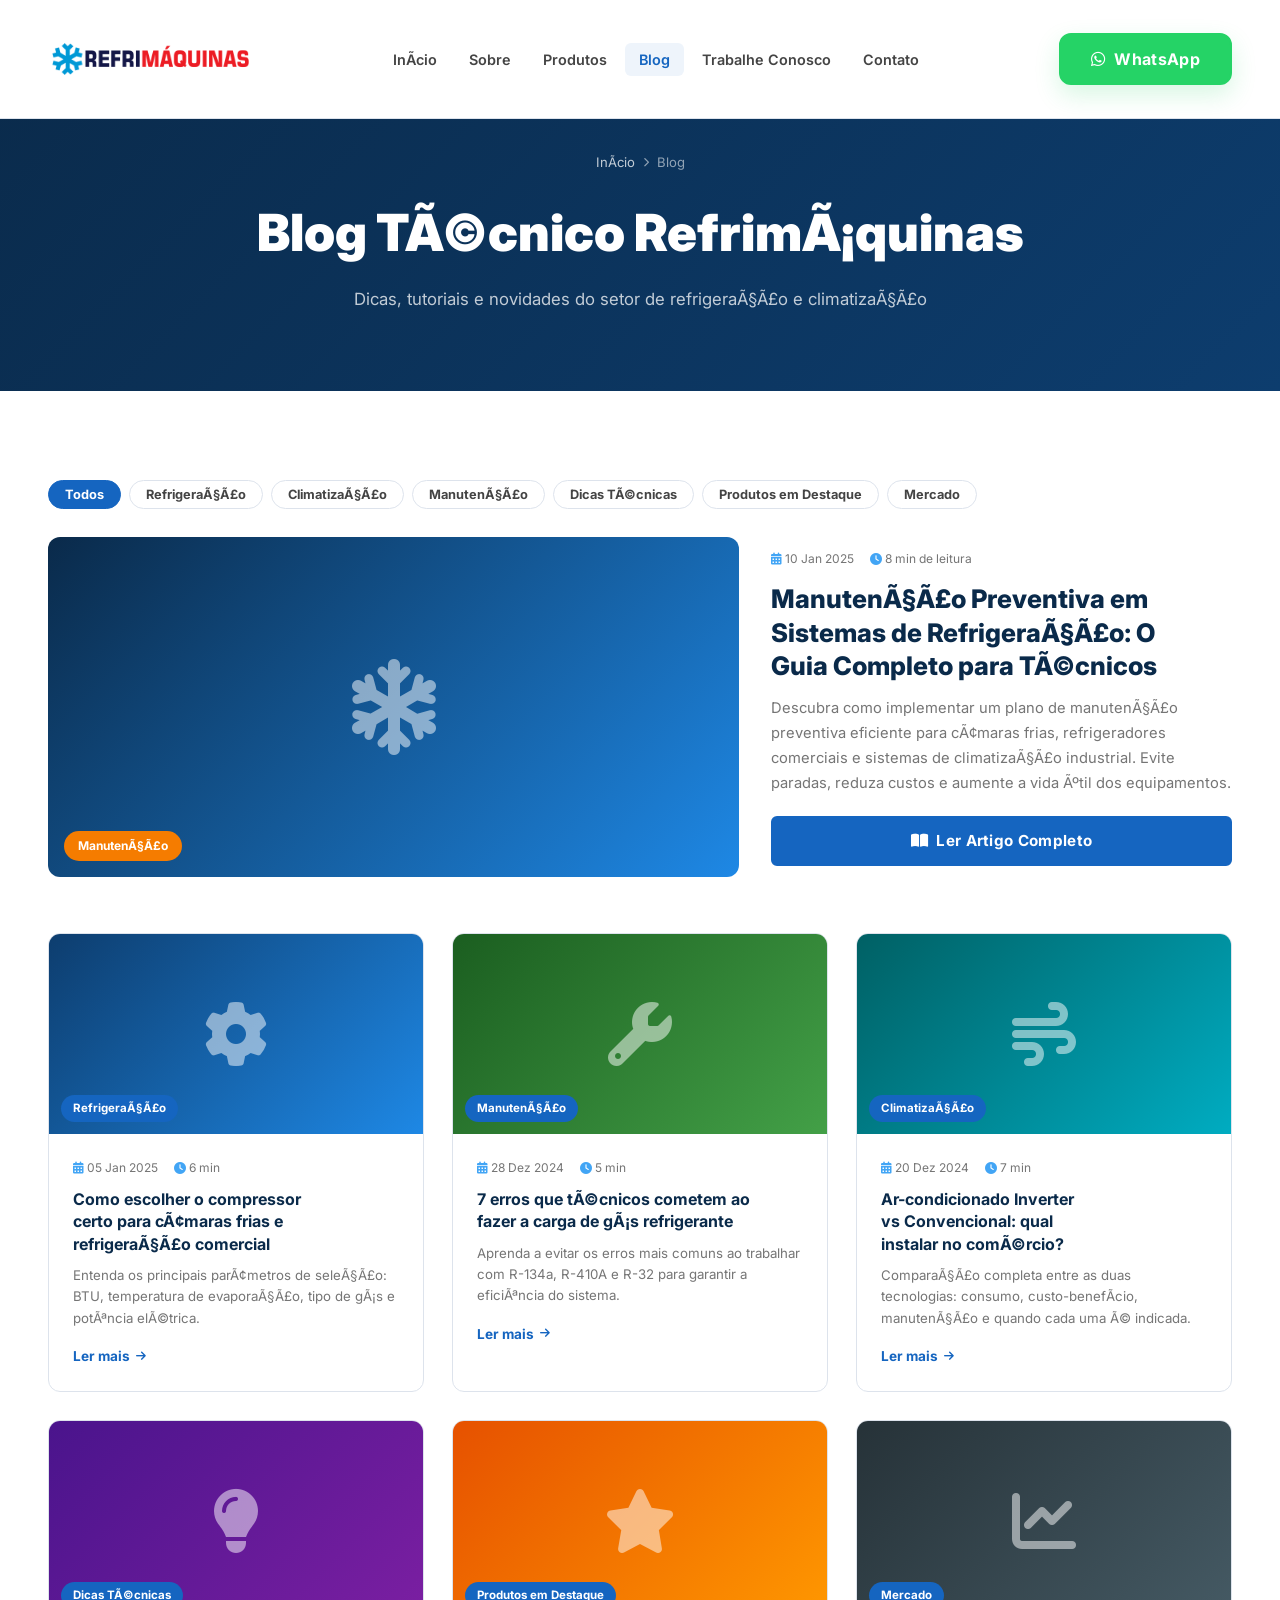
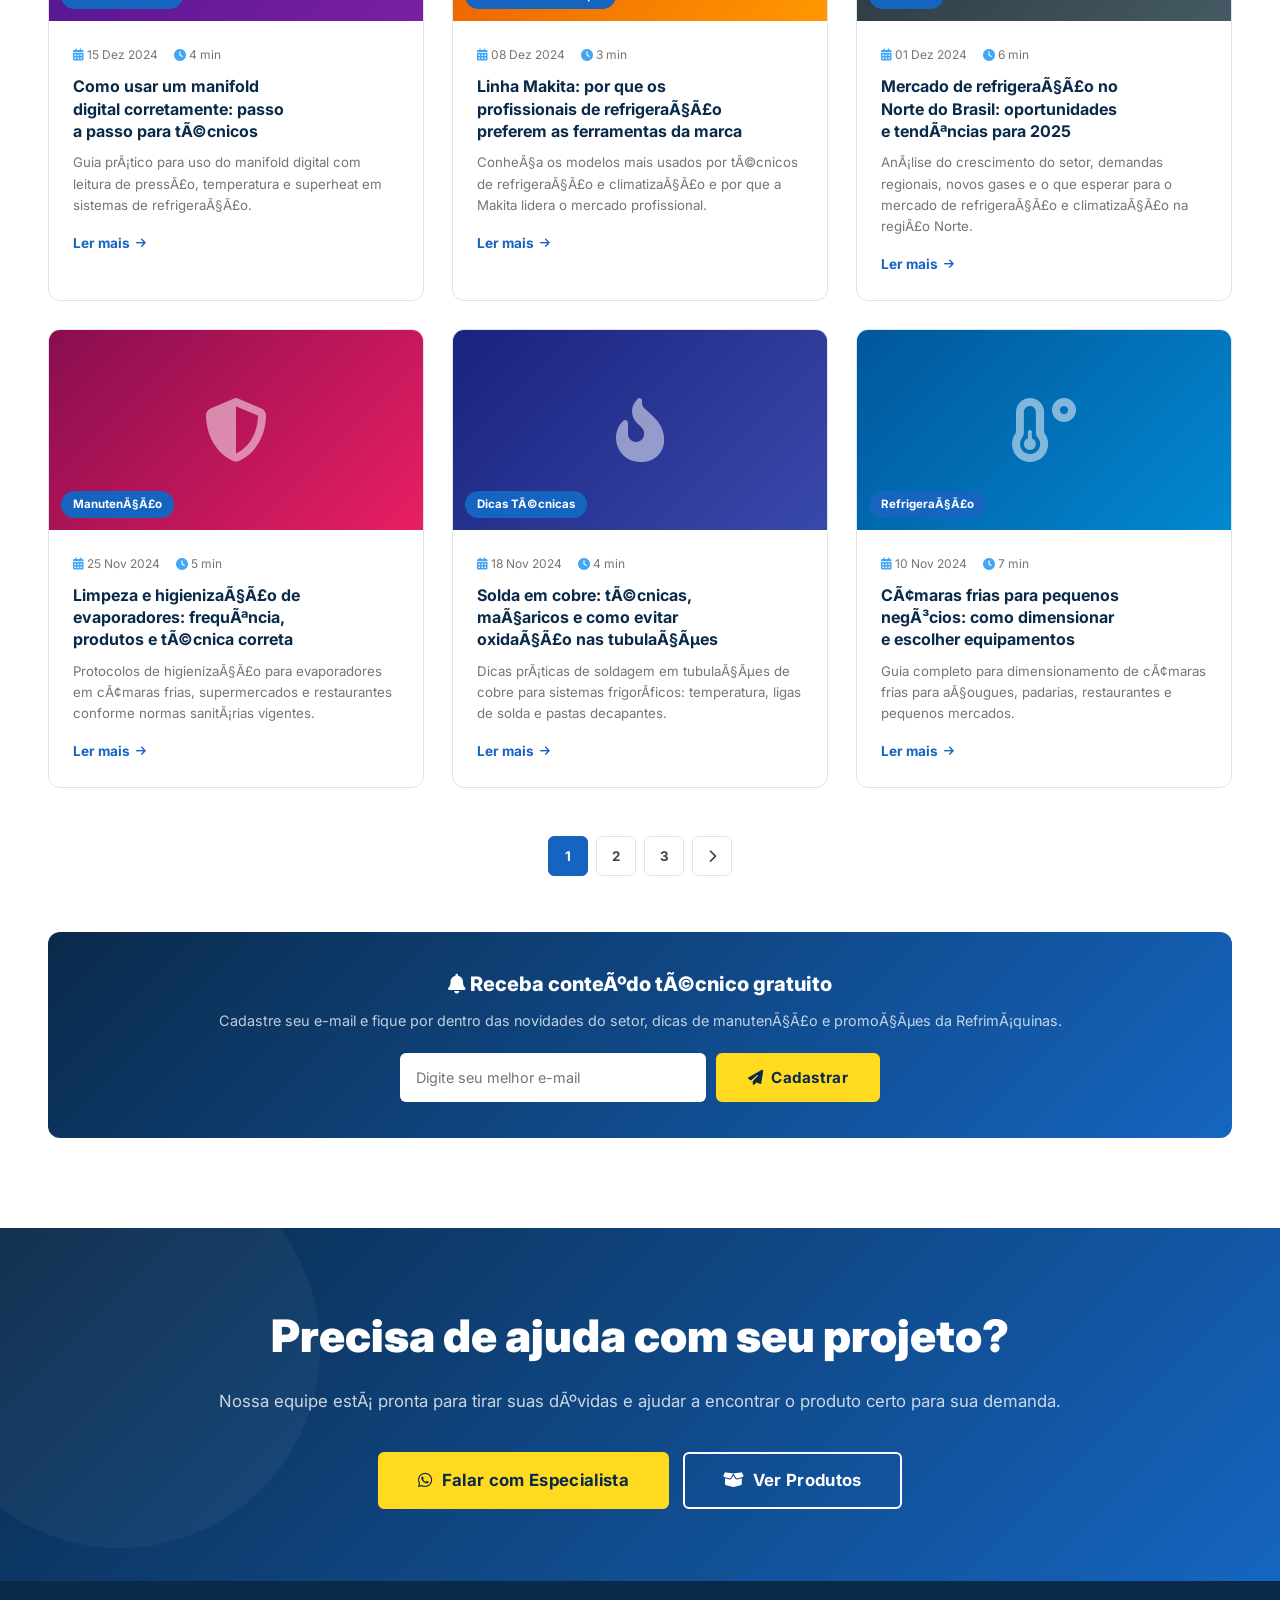
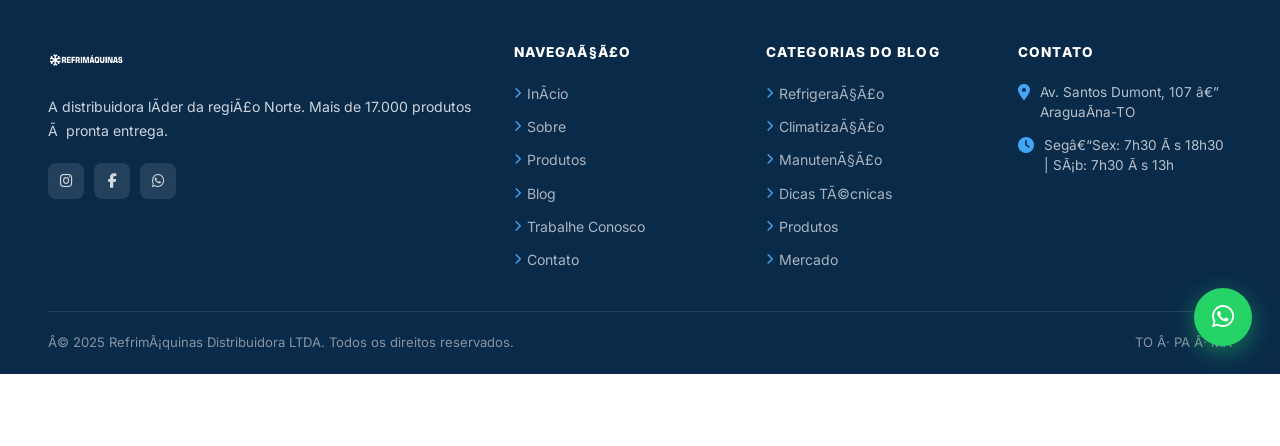
==== commit a1a13ef2: "Add files via upload" ====
--- a/blog.html
+++ b/blog.html
@@ -6,11 +6,13 @@
   <meta name="description" content="Blog TÃ©cnico da RefrimÃ¡quinas â€” Artigos sobre refrigeraÃ§Ã£o, climatizaÃ§Ã£o, manutenÃ§Ã£o preventiva, dicas para tÃ©cnicos e novidades do setor." />
   <meta name="keywords" content="blog refrigeraÃ§Ã£o, dicas tÃ©cnico refrigeraÃ§Ã£o, manutenÃ§Ã£o ar condicionado, gÃ¡s refrigerante, compressor refrigeraÃ§Ã£o dicas" />
   <title>Blog TÃ©cnico | RefrimÃ¡quinas Distribuidora</title>
-  <link rel="preconnect" href="https://fonts.googleapis.com" />
-  <link rel="preconnect" href="https://fonts.gstatic.com" crossorigin />
-  <link href="https://fonts.googleapis.com/css2?family=Inter:wght@400;500;600;700;800;900&display=swap" rel="stylesheet" />
-  <link rel="stylesheet" href="https://cdn.jsdelivr.net/npm/@fortawesome/fontawesome-free@6.4.0/css/all.min.css" />
-  <link rel="stylesheet" href="css/style.css" />
+  <link rel="preconnect" href="https://fonts.googleapis.com" />
+  <link rel="preconnect" href="https://fonts.gstatic.com" crossorigin />
+  <link href="https://fonts.googleapis.com/css2?family=Inter:wght@400;500;600;700;800;900&display=swap" rel="stylesheet" />
+  <link rel="stylesheet" href="https://cdn.jsdelivr.net/npm/@fortawesome/fontawesome-free@6.4.0/css/all.min.css" />
+  <link rel="icon" type="image/png" href="img/icone-whatsapp.png" />
+  <link rel="apple-touch-icon" href="img/icone-whatsapp.png" />
+  <link rel="stylesheet" href="css/style.css" />
   <style>
     .blog-hero-article {
       display: grid; grid-template-columns: 1.5fr 1fr; gap: 32px;
--- a/css/style.css
+++ b/css/style.css
@@ -241,7 +241,7 @@
   display: flex;
   align-items: center;
   justify-content: space-between;
-  min-height: 105px;
+  min-height: 118px;
   gap: 24px;
 }
 
@@ -265,9 +265,9 @@
 }
 /* Logo PNG na navbar */
 .navbar-logo-img {
-  height: clamp(64px, 7vw, 95px);
+  height: clamp(76px, 8vw, 112px);
   width: auto;
-  max-width: clamp(190px, 22vw, 360px);
+  max-width: clamp(240px, 26vw, 430px);
   object-fit: contain;
   display: block;
 }
@@ -294,7 +294,19 @@
   background: rgba(21,101,192,.07);
 }
 
-.navbar-cta { display: flex; align-items: center; gap: 10px; }
+.navbar-cta { display: flex; align-items: center; gap: 14px; }
+
+.navbar-cta .btn-whatsapp {
+  padding: 14px 30px;
+  min-height: 52px;
+  font-size: 1rem;
+  border-radius: 12px;
+  box-shadow: 0 10px 24px rgba(37, 211, 102, .18);
+}
+
+.navbar-cta .btn-whatsapp i {
+  font-size: 1.05rem;
+}
 
 .navbar-toggle {
   display: none;
@@ -374,6 +386,9 @@
   padding: 7px 16px;
   border-radius: 100px;
   margin-bottom: 24px;
+  max-width: 100%;
+  flex-wrap: wrap;
+  line-height: 1.45;
 }
 .hero-badge i { color: var(--amarelo-claro); }
 
@@ -736,6 +751,33 @@
   background: linear-gradient(135deg, var(--azul-escuro) 0%, var(--azul-medio) 100%);
   padding: clamp(120px, 14vw, 152px) 0 clamp(56px, 6vw, 80px);
   text-align: center;
+  position: relative;
+  overflow: hidden;
+}
+.page-hero > .container { position: relative; z-index: 2; }
+.page-hero--sobre {
+  background:
+    linear-gradient(135deg, rgba(10, 42, 74, 0.82) 0%, rgba(13, 61, 110, 0.82) 55%, rgba(21, 101, 192, 0.82) 100%),
+    url('../img/sobre-hero-bg.png') center/cover no-repeat;
+}
+.page-hero--trabalhe {
+  background:
+    linear-gradient(135deg, rgba(10, 42, 74, 0.82) 0%, rgba(13, 61, 110, 0.82) 55%, rgba(21, 101, 192, 0.82) 100%),
+    url('../img/trabalhe-hero-bg.png') center/cover no-repeat;
+}
+.page-hero--contato {
+  background:
+    linear-gradient(135deg, rgba(10, 42, 74, 0.82) 0%, rgba(13, 61, 110, 0.82) 55%, rgba(21, 101, 192, 0.82) 100%),
+    url('../img/contato-hero-bg.png') center/cover no-repeat;
+}
+.page-hero--sobre::before,
+.page-hero--trabalhe::before,
+.page-hero--contato::before {
+  content: '';
+  position: absolute;
+  inset: 0;
+  background: url("data:image/svg+xml,%3Csvg width='60' height='60' viewBox='0 0 60 60' xmlns='http://www.w3.org/2000/svg'%3E%3Cg fill='none' fill-rule='evenodd'%3E%3Cg fill='%23ffffff' fill-opacity='0.03'%3E%3Ccircle cx='30' cy='30' r='2'/%3E%3C/g%3E%3C/g%3E%3C/svg%3E");
+  pointer-events: none;
 }
 .page-hero-title {
   font-size: clamp(2rem, 4vw, 3.2rem);
@@ -1192,6 +1234,75 @@
   gap: 24px;
 }
 
+.talent-section-layout {
+  display: flex;
+  flex-wrap: wrap;
+  justify-content: center;
+  align-items: center;
+  gap: 40px;
+  max-width: 1200px;
+  margin: 0 auto;
+}
+
+.talent-section-copy {
+  flex: 1 1 450px;
+  min-width: 300px;
+  z-index: 2;
+}
+
+.talent-section-media {
+  flex: 0 0 auto;
+  display: flex;
+  align-items: flex-end;
+  gap: 30px;
+  flex-wrap: wrap;
+  justify-content: center;
+}
+
+.talent-section-qr {
+  display: flex;
+  flex-direction: column;
+  align-items: center;
+  gap: 20px;
+  padding-bottom: 20px;
+  z-index: 2;
+}
+
+.talent-section-qr-image {
+  width: 200px;
+  height: 200px;
+  display: block;
+}
+
+.talent-section-mascot {
+  display: flex;
+  align-items: flex-end;
+}
+
+.talent-section-mascot-image {
+  max-height: 500px;
+  object-fit: contain;
+  margin-bottom: -60px;
+}
+
+.brands-video-wrap {
+  width: 100%;
+  max-width: 1300px;
+  margin: 40px auto 0;
+  border-radius: var(--radius-lg);
+  overflow: hidden;
+  box-shadow: 0 15px 40px rgba(0,0,0,0.12);
+  background: #000;
+  font-size: 0;
+  line-height: 0;
+}
+
+.brands-video {
+  width: 100%;
+  height: auto;
+  display: block;
+}
+
 
 /* ---------- Responsivo ---------- */
 @media (min-width: 1921px) {
@@ -1202,8 +1313,8 @@
   .navbar-menu,
   .navbar-cta { display: none; }
   .navbar-toggle { display: block; }
-  .navbar-inner { min-height: 88px; gap: 16px; }
-  .navbar-logo-img { height: 74px; max-width: 240px; }
+  .navbar-inner { min-height: 96px; gap: 16px; }
+  .navbar-logo-img { height: 82px; max-width: 280px; }
   .hero-visual { display: none; }
   .hero { min-height: auto; }
   .grid-2,
@@ -1255,8 +1366,21 @@
   .form-row { grid-template-columns: 1fr; }
   .page-hero { padding: 112px 0 56px; }
   .breadcrumb { flex-wrap: wrap; }
-  .hero { padding-top: 72px; }
+  .hero {
+    padding-top: 116px;
+    padding-bottom: 48px;
+    align-items: flex-start;
+  }
   .hero-title { max-width: 100%; }
+  .hero-badge {
+    font-size: .72rem;
+    padding: 8px 12px;
+    margin-bottom: 18px;
+  }
+  .hero-desc {
+    font-size: 1rem;
+    margin-bottom: 28px;
+  }
   .hero-cta,
   .cta-banner-btns {
     flex-direction: column;
@@ -1279,6 +1403,41 @@
   .feature-list-item { padding: 20px; }
   .timeline { padding-left: 30px; }
   .timeline-dot { left: -26px; }
+  .talent-section-layout {
+    gap: 28px;
+    align-items: stretch;
+  }
+  .talent-section-copy {
+    flex: 1 1 100%;
+    min-width: 0;
+  }
+  .talent-section-media {
+    width: 100%;
+    flex-direction: column;
+    align-items: center;
+    gap: 20px;
+  }
+  .talent-section-qr {
+    padding-bottom: 0;
+  }
+  .talent-section-qr p {
+    max-width: 220px;
+  }
+  .talent-section-mascot-image {
+    max-height: 340px;
+    margin-bottom: 0;
+  }
+  .brands-video-wrap {
+    margin-top: 28px;
+    border-radius: var(--radius-md);
+    aspect-ratio: 16 / 8.5;
+  }
+  .brands-video {
+    width: 100%;
+    height: 100%;
+    object-fit: cover;
+    object-position: center;
+  }
 }
 
 @media (max-width: 640px) {
@@ -1298,6 +1457,33 @@
   .contact-info-card {
     flex-direction: column;
   }
+  .hero {
+    padding-top: 122px;
+  }
+  .hero-stats {
+    gap: 14px;
+    margin-top: 30px;
+  }
+  .hero-stat-num {
+    font-size: 1.85rem;
+  }
+  .talent-section-layout {
+    gap: 24px;
+  }
+  .talent-section-copy .btn {
+    width: 100%;
+  }
+  .talent-section-qr-image {
+    width: 160px;
+    height: 160px;
+  }
+  .talent-section-mascot-image {
+    max-height: 280px;
+  }
+  .brands-video-wrap {
+    aspect-ratio: 16 / 10;
+    min-height: 200px;
+  }
   .whatsapp-float {
     width: 54px;
     height: 54px;
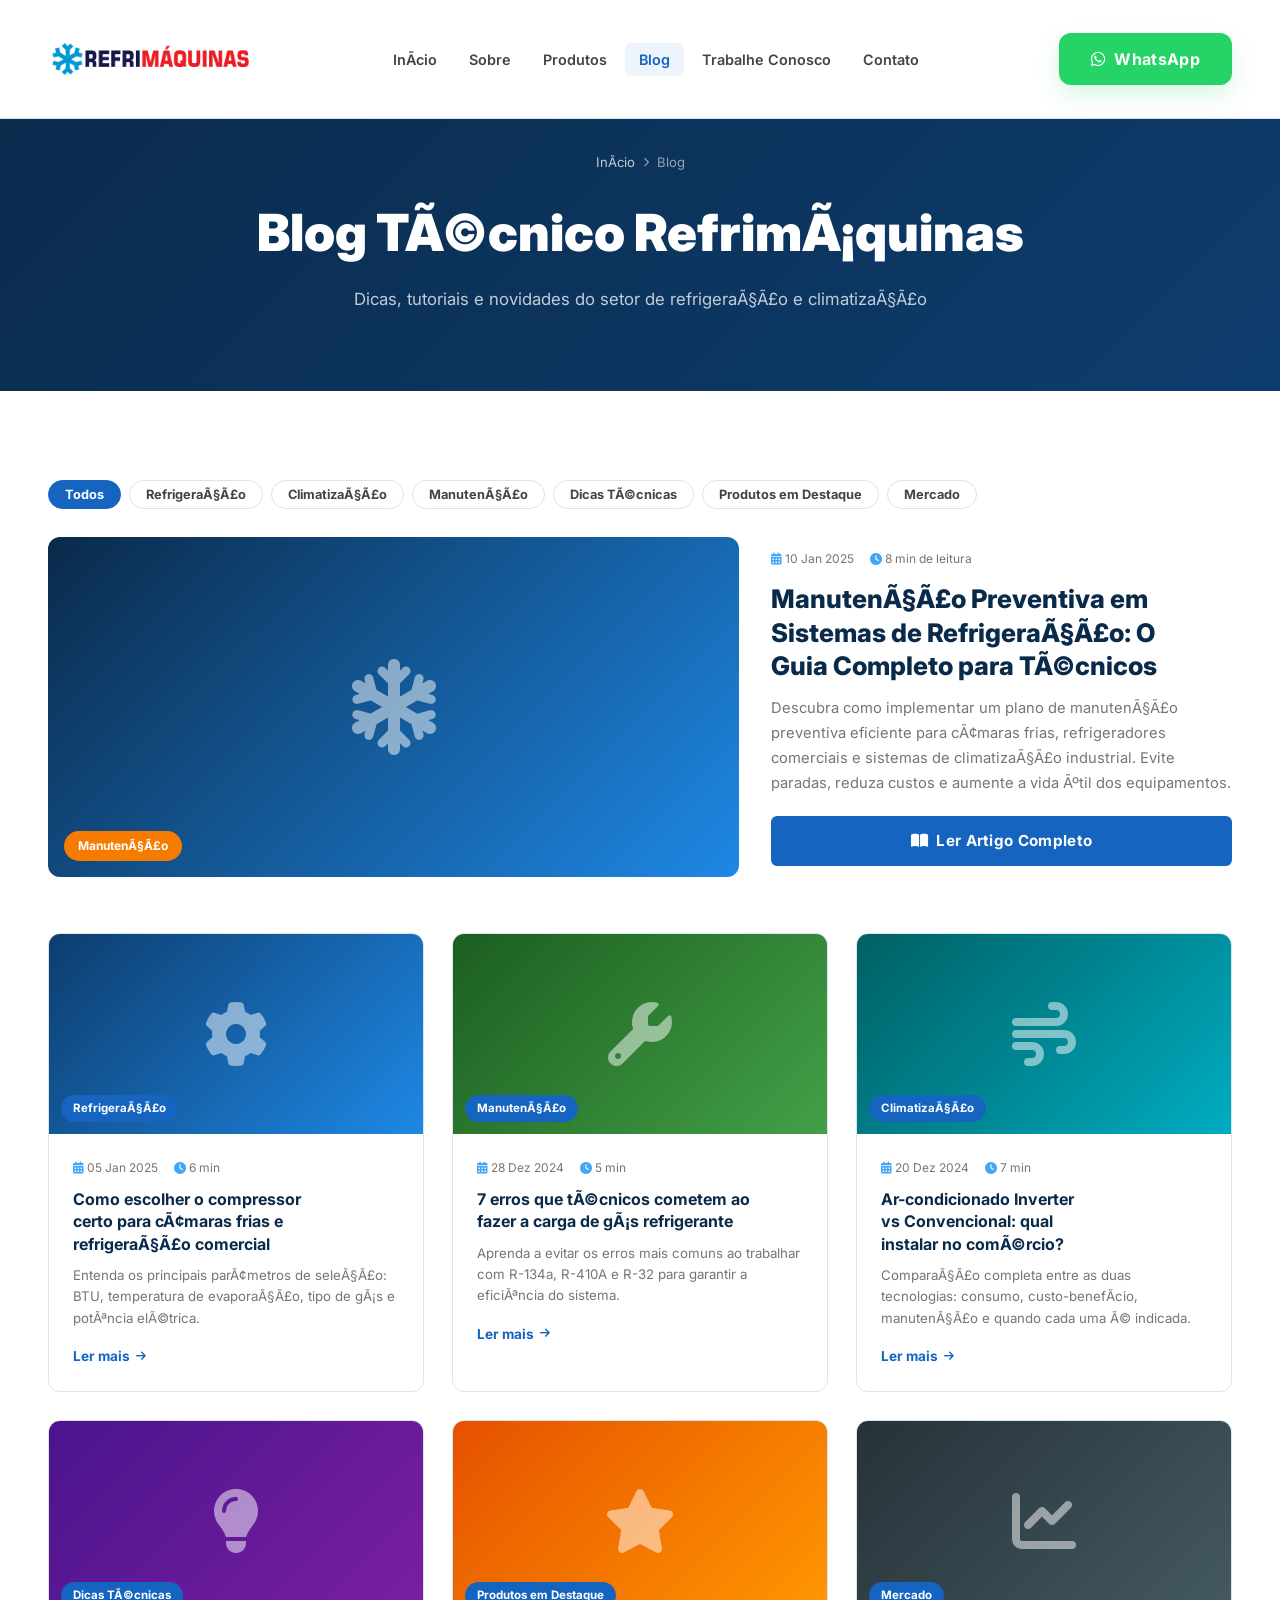
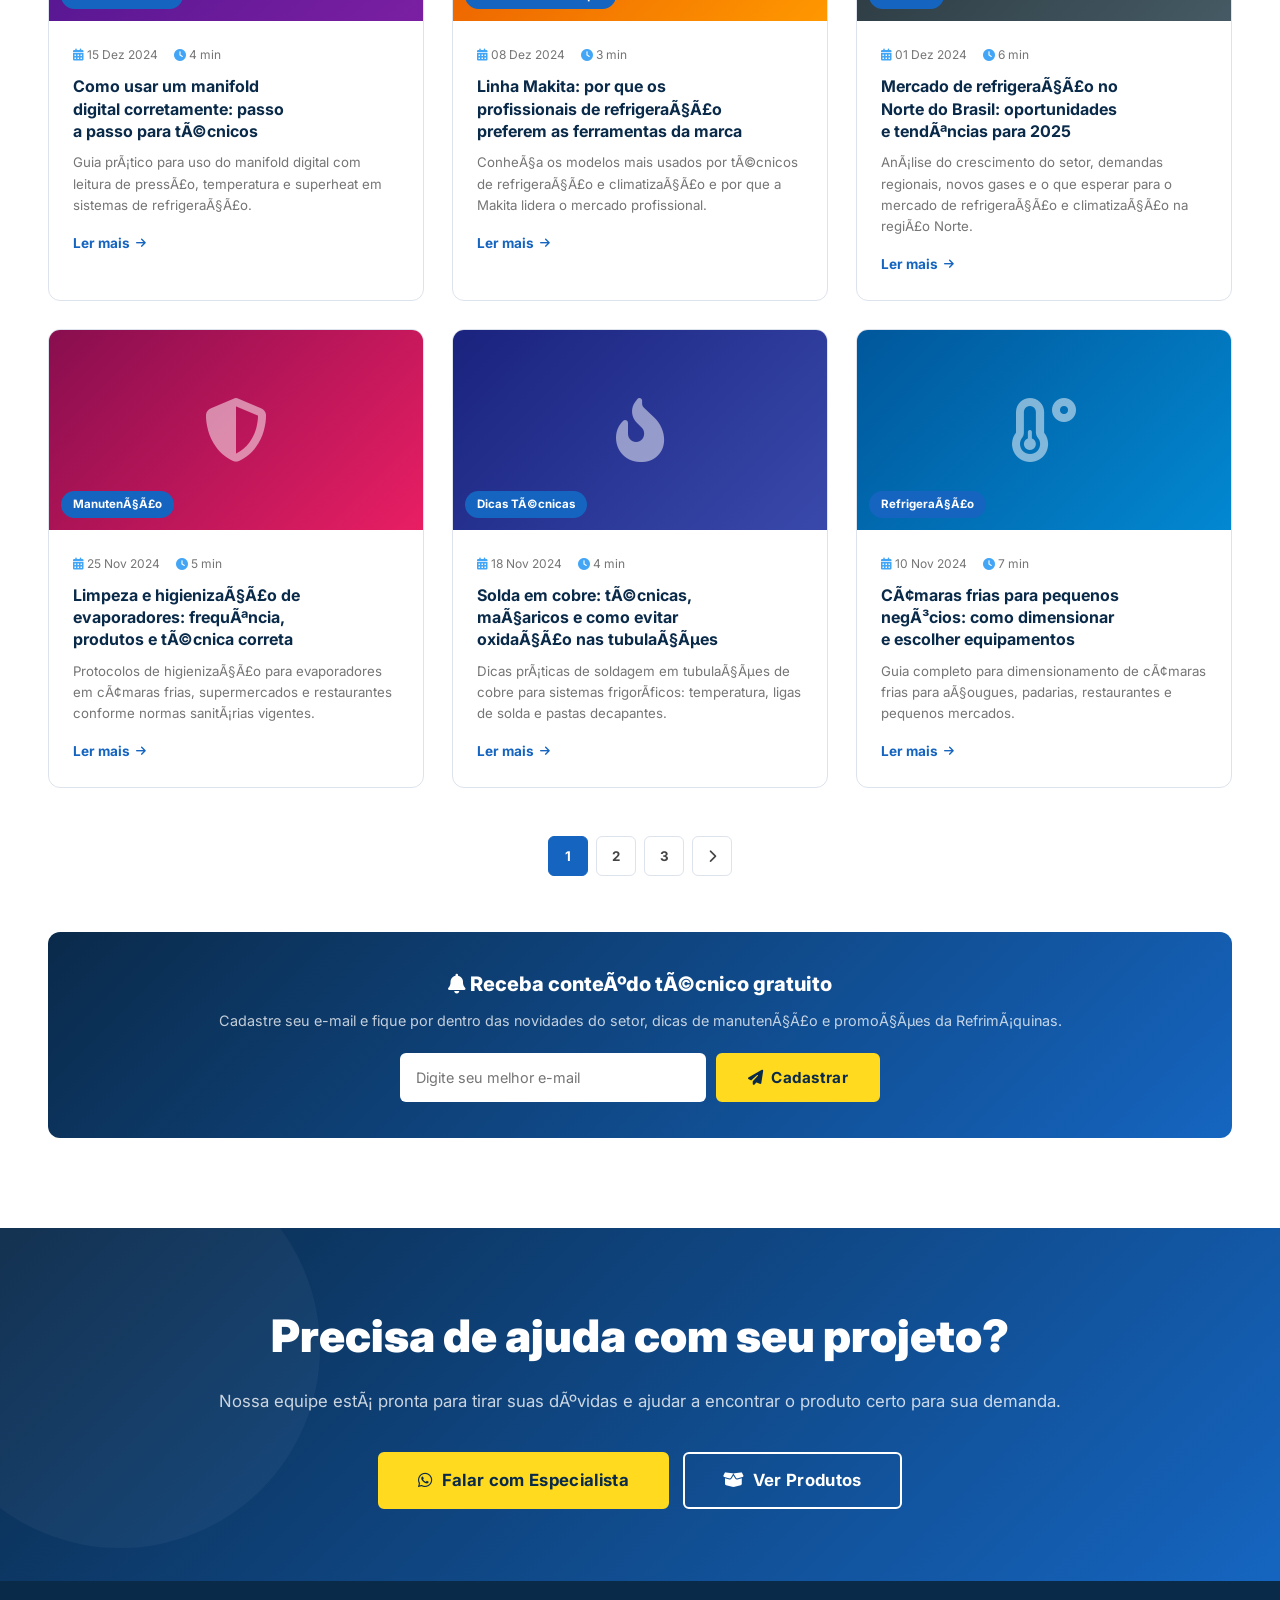
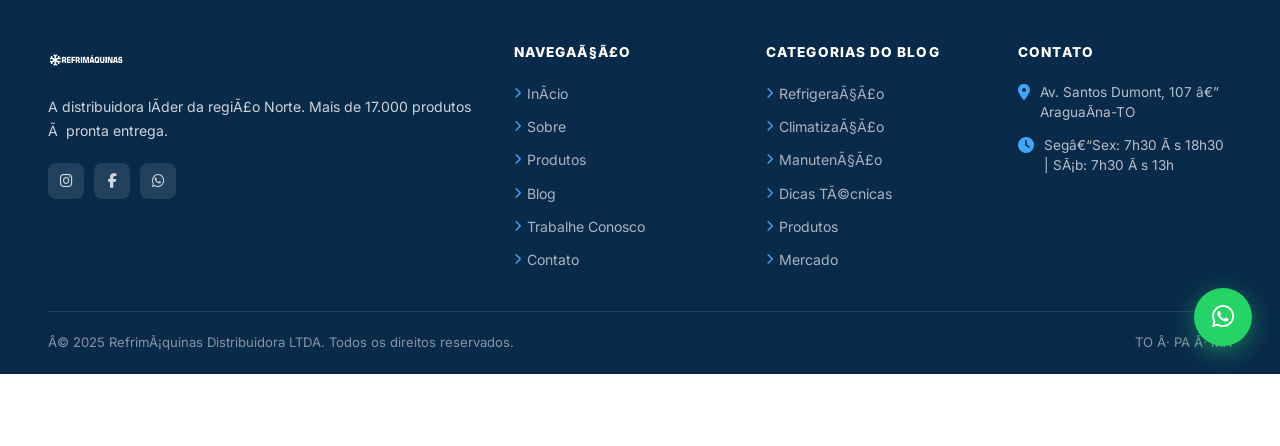
==== commit 61ba781e: "Add files via upload" ====
--- a/blog.html
+++ b/blog.html
@@ -10,8 +10,8 @@
   <link rel="preconnect" href="https://fonts.gstatic.com" crossorigin />
   <link href="https://fonts.googleapis.com/css2?family=Inter:wght@400;500;600;700;800;900&display=swap" rel="stylesheet" />
   <link rel="stylesheet" href="https://cdn.jsdelivr.net/npm/@fortawesome/fontawesome-free@6.4.0/css/all.min.css" />
-  <link rel="icon" type="image/png" href="img/icone-whatsapp.png" />
-  <link rel="apple-touch-icon" href="img/icone-whatsapp.png" />
+  <link rel="icon" type="image/png" href="favicon.png?v=2" />
+  <link rel="apple-touch-icon" href="favicon.png?v=2" />
   <link rel="stylesheet" href="css/style.css" />
   <style>
     .blog-hero-article {
--- a/css/style.css
+++ b/css/style.css
@@ -45,7 +45,6 @@
   overflow-x: hidden;
   opacity: 1;
   transform: translateY(0);
-  filter: blur(0);
 }
 
 body.page-is-leaving {
@@ -56,12 +55,10 @@
   from {
     opacity: 0;
     transform: translateY(10px);
-    filter: blur(2px);
   }
   to {
     opacity: 1;
     transform: translateY(0);
-    filter: blur(0);
   }
 }
 
@@ -72,10 +69,9 @@
 
   body.page-is-leaving {
     animation: none;
-    transition: opacity .18s ease, transform .18s ease, filter .18s ease;
+    transition: opacity .18s ease, transform .18s ease;
     opacity: 0;
     transform: translateY(-8px);
-    filter: blur(2px);
   }
 }
 
@@ -103,6 +99,10 @@
 
 .section-padding { padding: var(--section-space) 0; }
 .section-padding-sm { padding: var(--section-space-sm) 0; }
+.defer-render {
+  content-visibility: auto;
+  contain-intrinsic-size: 1px 900px;
+}
 
 .text-center { text-align: center; }
 .text-white  { color: var(--branco); }
@@ -1301,6 +1301,7 @@
   width: 100%;
   height: auto;
   display: block;
+  background: #dfe8f5;
 }
 
 
@@ -1331,6 +1332,27 @@
   .footer-grid { grid-template-columns: repeat(2, minmax(0, 1fr)); }
 }
 
+@media (max-width: 820px) {
+  .hero {
+    background:
+      linear-gradient(135deg, rgba(10, 42, 74, 0.82) 0%, rgba(13, 61, 110, 0.82) 55%, rgba(21, 101, 192, 0.82) 100%),
+      url('../img/hero-bg-mobile.jpg') center/cover no-repeat;
+  }
+
+  body {
+    animation: none !important;
+  }
+
+  body.page-is-leaving {
+    transition: opacity .14s ease !important;
+    transform: none !important;
+  }
+
+  .whatsapp-float {
+    animation: none;
+  }
+}
+
 @media (max-width: 992px) {
   html { font-size: 15px; }
   .page-hero { padding-top: 128px; }
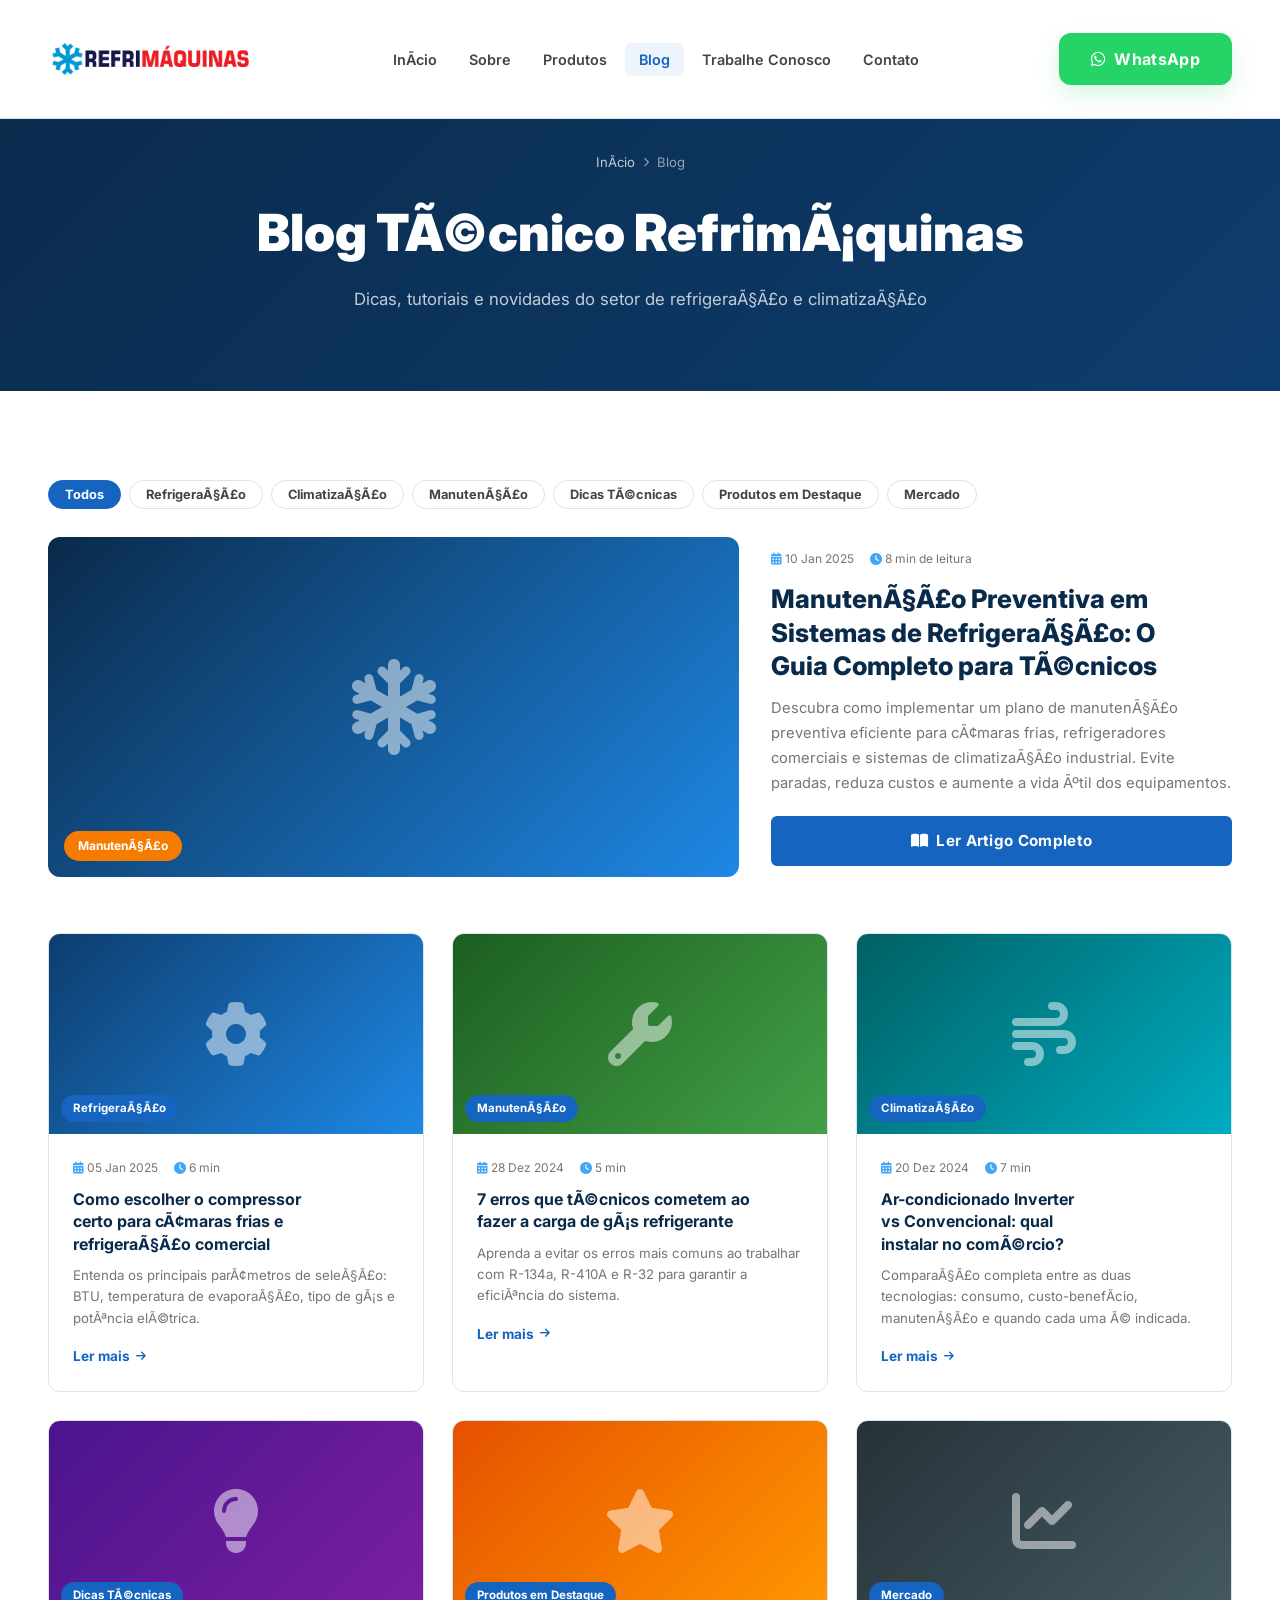
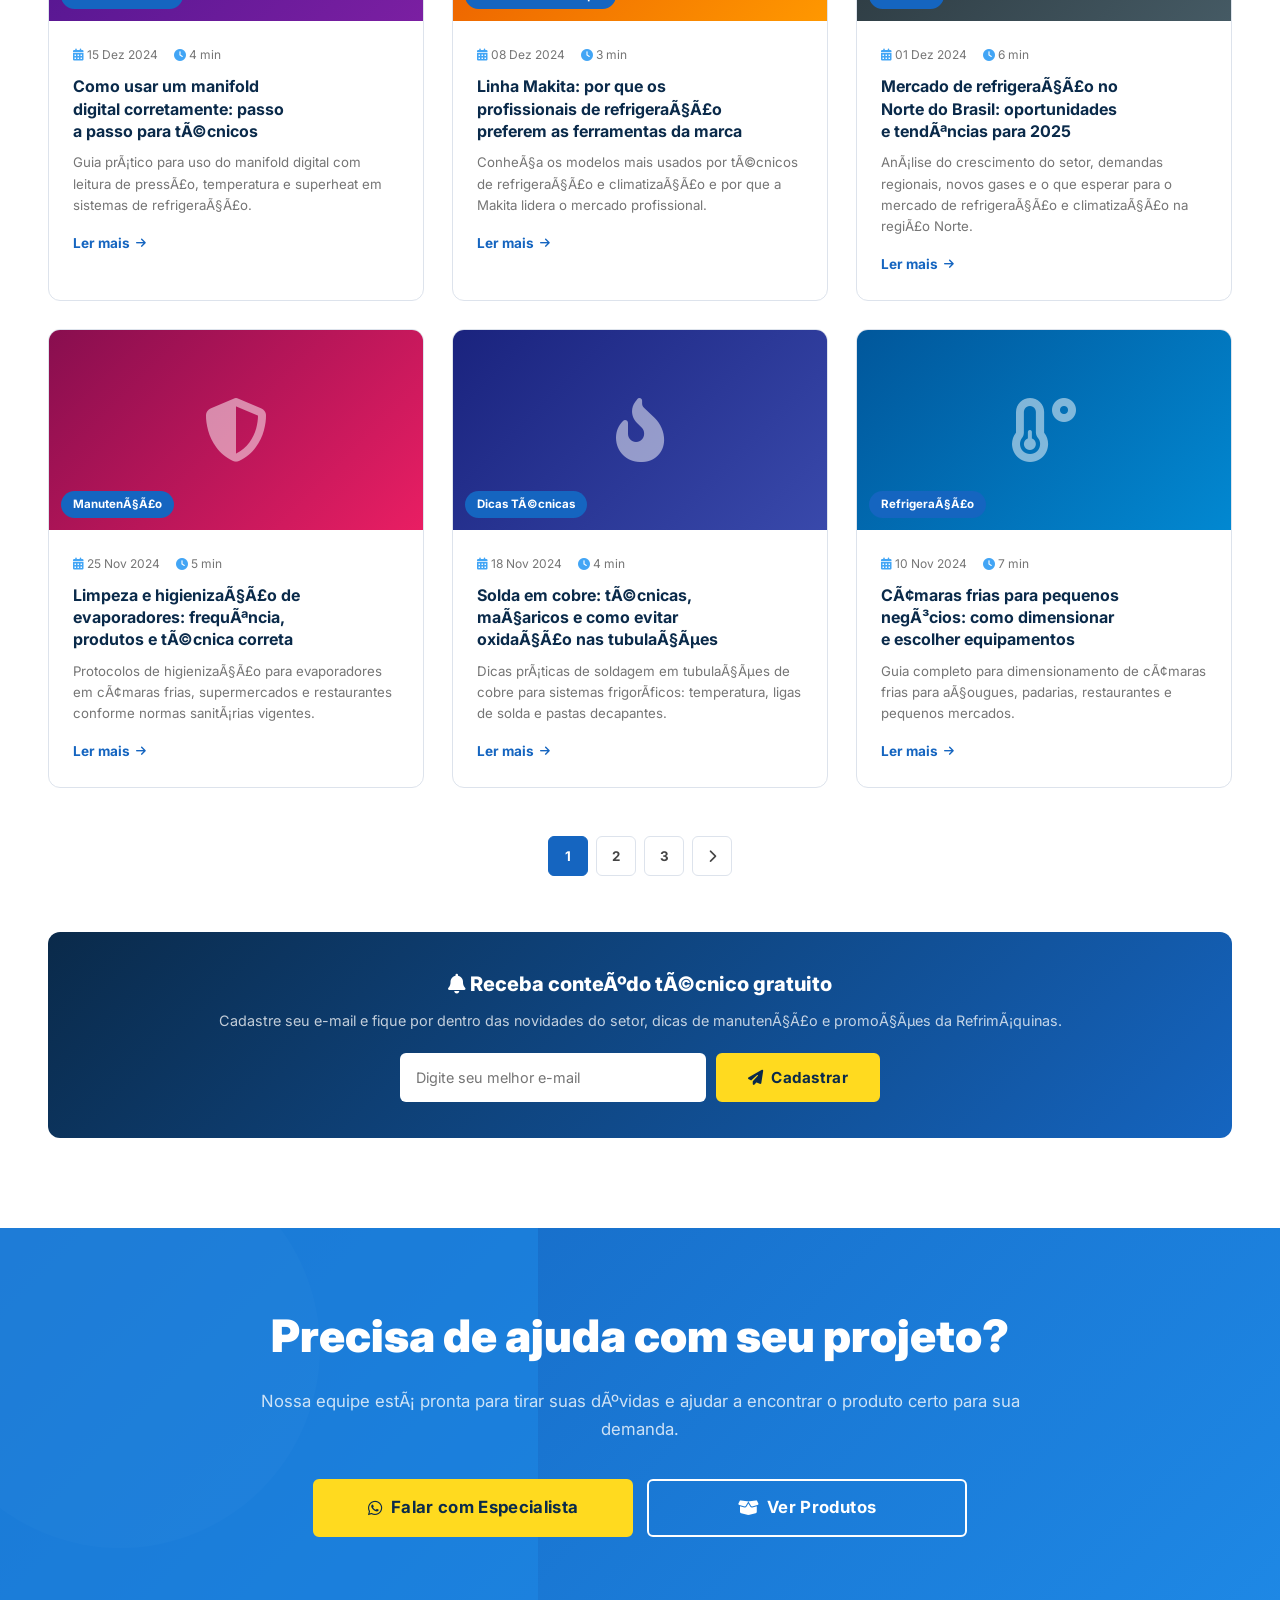
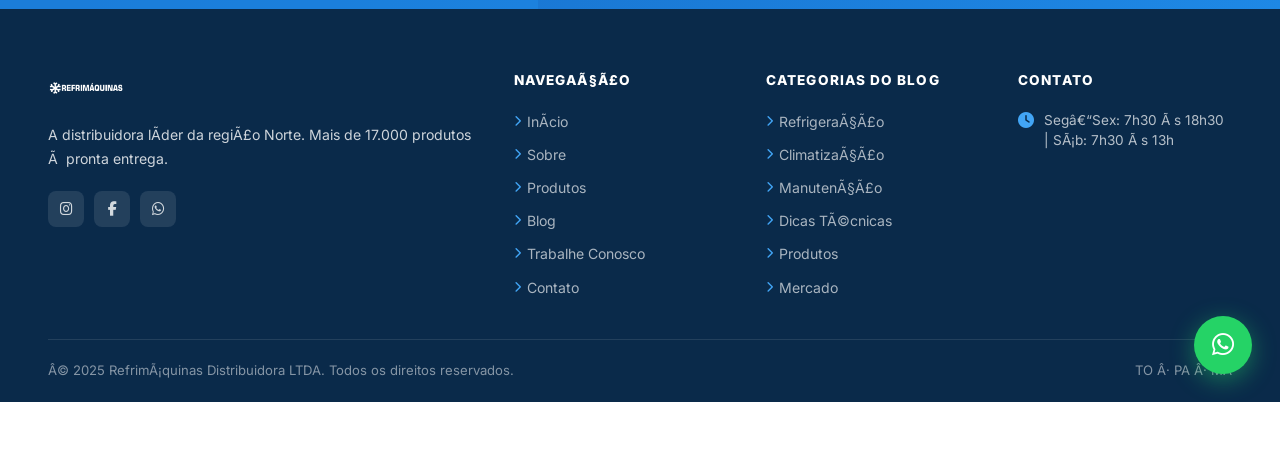
==== commit dc1c25f2: "Add files via upload" ====
--- a/blog.html
+++ b/blog.html
@@ -1,4 +1,4 @@
-﻿<!DOCTYPE html>
+<!DOCTYPE html>
 <html lang="pt-BR">
 <head>
   <meta charset="UTF-8" />
@@ -324,15 +324,23 @@
 
 <!-- ========== CTA BANNER ========== -->
 <section class="cta-banner" aria-label="Chamada para aÃ§Ã£o">
-  <div class="container" style="position:relative;z-index:2">
+  <div class="cta-banner-bg" aria-hidden="true">
+      <video class="cta-banner-video" autoplay muted loop playsinline preload="auto">
+        <source src="img/floco.mp4" type="video/mp4" />
+        <source src="img/floco.mov" type="video/quicktime" />
+      </video>
+  </div>
+  <div class="container">
+    <div class="cta-banner-content">
     <p class="cta-banner-title">Precisa de ajuda com seu projeto?</p>
     <p class="cta-banner-sub">Nossa equipe estÃ¡ pronta para tirar suas dÃºvidas e ajudar a encontrar o produto certo para sua demanda.</p>
     <div class="cta-banner-btns">
       <a href="https://wa.me/556334151900" target="_blank" rel="noopener" class="btn btn-laranja btn-lg"><i class="fab fa-whatsapp"></i> Falar com Especialista</a>
       <a href="produtos.html" class="btn btn-outline btn-lg"><i class="fas fa-box-open"></i> Ver Produtos</a>
     </div>
-  </div>
-</section>
+    </div>
+  </div>
+</section>
 
 <!-- ========== FOOTER ========== -->
 <footer aria-label="RodapÃ©">
@@ -373,7 +381,7 @@
         <address class="footer-col" style="font-style:normal">
           <div class="footer-col-title">Contato</div>
           <div class="footer-contact-list">
-            <div class="footer-contact-item"><i class="fas fa-map-marker-alt"></i><span>Av. Santos Dumont, 107 â€” AraguaÃ­na-TO</span></div>
+
             <div class="footer-contact-item"><i class="fas fa-clock"></i><span>Segâ€“Sex: 7h30 Ã s 18h30 | SÃ¡b: 7h30 Ã s 13h</span></div>
           </div>
         </address>
--- a/css/style.css
+++ b/css/style.css
@@ -349,6 +349,7 @@
   /* Overlay azul com opacidade sobre a imagem fornecida */
   background: linear-gradient(135deg, rgba(10, 42, 74, 0.82) 0%, rgba(13, 61, 110, 0.82) 55%, rgba(21, 101, 192, 0.82) 100%),
               url('../img/hero-bg.jpg') center/cover no-repeat;
+  background-attachment: scroll;
   display: flex;
   align-items: center;
   position: relative;
@@ -629,11 +630,44 @@
 
 /* ---------- CTA Banner ---------- */
 .cta-banner {
-  background: linear-gradient(135deg, var(--azul-escuro) 0%, var(--azul-primario) 100%);
+  background: linear-gradient(135deg, var(--azul-primario) 0%, var(--azul-claro) 100%);
   padding: 72px 0;
   text-align: center;
   position: relative;
   overflow: hidden;
+  isolation: isolate;
+}
+.cta-banner-bg {
+  position: absolute;
+  inset: 0 auto 0 0;
+  width: clamp(240px, 42vw, 560px);
+  z-index: 0;
+  overflow: hidden;
+  pointer-events: none;
+}
+.cta-banner-bg::after {
+  content: '';
+  position: absolute;
+  inset: 0;
+  background: rgba(30, 136, 229, .58);
+}
+.cta-banner-video {
+  width: 100%;
+  height: 100%;
+  object-fit: cover;
+  object-position: left center;
+  opacity: .26;
+  filter: saturate(.75) brightness(.95);
+}
+.cta-banner .container {
+  position: relative;
+  z-index: 2;
+}
+.cta-banner-content {
+  width: 100%;
+  max-width: 920px;
+  margin: 0 auto;
+  padding-inline: clamp(0px, 2vw, 20px);
 }
 .cta-banner::before {
   content: '';
@@ -652,9 +686,22 @@
 .cta-banner-sub {
   font-size: 1.05rem;
   color: rgba(255,255,255,.78);
+  max-width: 760px;
+  margin-left: auto;
+  margin-right: auto;
   margin-bottom: 36px;
 }
-.cta-banner-btns { display: flex; justify-content: center; gap: 14px; flex-wrap: wrap; }
+.cta-banner-btns {
+  display: flex;
+  justify-content: center;
+  align-items: center;
+  gap: 14px;
+  flex-wrap: wrap;
+}
+.cta-banner-btns .btn {
+  flex: 0 1 320px;
+  max-width: 100%;
+}
 
 /* ---------- Footer ---------- */
 footer {
@@ -1302,6 +1349,97 @@
   height: auto;
   display: block;
   background: #dfe8f5;
+}
+
+.structure-video-wrap {
+  width: 100%;
+  max-width: 1300px;
+  margin: 40px auto 0;
+  position: relative;
+  display: grid;
+  aspect-ratio: 16 / 9;
+  min-height: clamp(260px, 48vw, 720px);
+  border-radius: var(--radius-lg);
+  overflow: hidden;
+  box-shadow: 0 18px 42px rgba(0,0,0,0.14);
+  background: #000;
+}
+
+.structure-video-player {
+  grid-area: 1 / 1;
+  position: relative;
+  width: 100%;
+  height: 100%;
+  padding: 0;
+  border: 0;
+  background: #000;
+  color: var(--branco);
+  display: block;
+  overflow: hidden;
+  text-align: left;
+  cursor: pointer;
+}
+
+.structure-video-thumb {
+  width: 100%;
+  height: 100%;
+  object-fit: cover;
+  display: block;
+  transition: transform .45s ease;
+}
+
+.structure-video-player:hover .structure-video-thumb,
+.structure-video-player:focus-visible .structure-video-thumb {
+  transform: scale(1.03);
+}
+
+.structure-video-overlay {
+  position: absolute;
+  inset: 0;
+  background: linear-gradient(180deg, rgba(10, 42, 74, .18) 0%, rgba(10, 42, 74, .08) 38%, rgba(10, 42, 74, .72) 100%);
+}
+
+.structure-video-play {
+  position: absolute;
+  top: 50%;
+  left: 50%;
+  transform: translate(-50%, -50%);
+  width: clamp(74px, 8vw, 108px);
+  height: clamp(74px, 8vw, 108px);
+  border-radius: 50%;
+  background: rgba(255, 218, 31, .96);
+  color: var(--azul-escuro);
+  display: inline-flex;
+  align-items: center;
+  justify-content: center;
+  font-size: clamp(1.4rem, 2.4vw, 2rem);
+  box-shadow: 0 18px 36px rgba(0,0,0,.22);
+  transition: transform .25s ease, box-shadow .25s ease;
+}
+
+.structure-video-player:hover .structure-video-play,
+.structure-video-player:focus-visible .structure-video-play {
+  transform: translate(-50%, -50%) scale(1.06);
+  box-shadow: 0 22px 40px rgba(0,0,0,.26);
+}
+
+.structure-video-caption {
+  position: absolute;
+  left: 24px;
+  right: 24px;
+  bottom: 24px;
+  font-size: clamp(.95rem, 1.6vw, 1.1rem);
+  font-weight: 700;
+  text-align: left;
+  text-shadow: 0 2px 10px rgba(0,0,0,.28);
+}
+
+.structure-video-frame {
+  grid-area: 1 / 1;
+  width: 100%;
+  height: 100%;
+  border: 0;
+  display: none;
 }
 
 
@@ -1333,12 +1471,6 @@
 }
 
 @media (max-width: 820px) {
-  .hero {
-    background:
-      linear-gradient(135deg, rgba(10, 42, 74, 0.82) 0%, rgba(13, 61, 110, 0.82) 55%, rgba(21, 101, 192, 0.82) 100%),
-      url('../img/hero-bg-mobile.jpg') center/cover no-repeat;
-  }
-
   body {
     animation: none !important;
   }
@@ -1359,6 +1491,16 @@
   .hero-content { max-width: 100%; }
   .hero-title { font-size: clamp(2rem, 8vw, 3.2rem); }
   .hero-desc { max-width: 62ch; }
+  .cta-banner-content {
+    max-width: 760px;
+    padding-inline: 12px;
+  }
+  .cta-banner-bg {
+    width: min(50vw, 420px);
+  }
+  .structure-video-wrap {
+    min-height: clamp(240px, 52vw, 560px);
+  }
   .hero-stats {
     display: grid;
     grid-template-columns: repeat(2, minmax(0, 1fr));
@@ -1389,6 +1531,13 @@
   .page-hero { padding: 112px 0 56px; }
   .breadcrumb { flex-wrap: wrap; }
   .hero {
+    background-image:
+      linear-gradient(135deg, rgba(10, 42, 74, 0.85) 0%, rgba(13, 61, 110, 0.85) 55%, rgba(21, 101, 192, 0.85) 100%),
+      url('../img/hero-bg-mobile.jpg?v=3') !important;
+    background-size: cover !important;
+    background-position: center !important;
+    background-repeat: no-repeat !important;
+    background-attachment: scroll !important;
     padding-top: 116px;
     padding-bottom: 48px;
     align-items: flex-start;
@@ -1411,6 +1560,22 @@
   .hero-cta .btn,
   .cta-banner-btns .btn,
   .btn-lg { width: 100%; }
+  .cta-banner-content {
+    max-width: 100%;
+    padding-inline: 0;
+  }
+  .cta-banner-bg {
+    width: 100%;
+  }
+  .cta-banner-bg::after {
+    background: rgba(30, 136, 229, .72);
+  }
+  .cta-banner-video {
+    opacity: .18;
+  }
+  .structure-video-wrap {
+    min-height: clamp(220px, 56vw, 420px);
+  }
   .hero-stats { grid-template-columns: 1fr; }
   .benefits-strip-inner {
     flex-direction: column;
@@ -1452,13 +1617,22 @@
   .brands-video-wrap {
     margin-top: 28px;
     border-radius: var(--radius-md);
-    aspect-ratio: 16 / 8.5;
+    overflow: hidden;
+  }
+  .structure-video-wrap {
+    margin-top: 28px;
+    border-radius: var(--radius-md);
+    min-height: clamp(210px, 58vw, 360px);
+  }
+  .structure-video-caption {
+    left: 20px;
+    right: 20px;
+    bottom: 20px;
   }
   .brands-video {
     width: 100%;
-    height: 100%;
-    object-fit: cover;
-    object-position: center;
+    height: auto;
+    object-fit: contain;
   }
 }
 
@@ -1506,6 +1680,20 @@
     aspect-ratio: 16 / 10;
     min-height: 200px;
   }
+  .structure-video-frame {
+    min-height: 0;
+  }
+  .structure-video-caption {
+    left: 16px;
+    right: 16px;
+    bottom: 16px;
+    font-size: .9rem;
+  }
+  .structure-video-play {
+    width: 72px;
+    height: 72px;
+    font-size: 1.2rem;
+  }
   .whatsapp-float {
     width: 54px;
     height: 54px;
